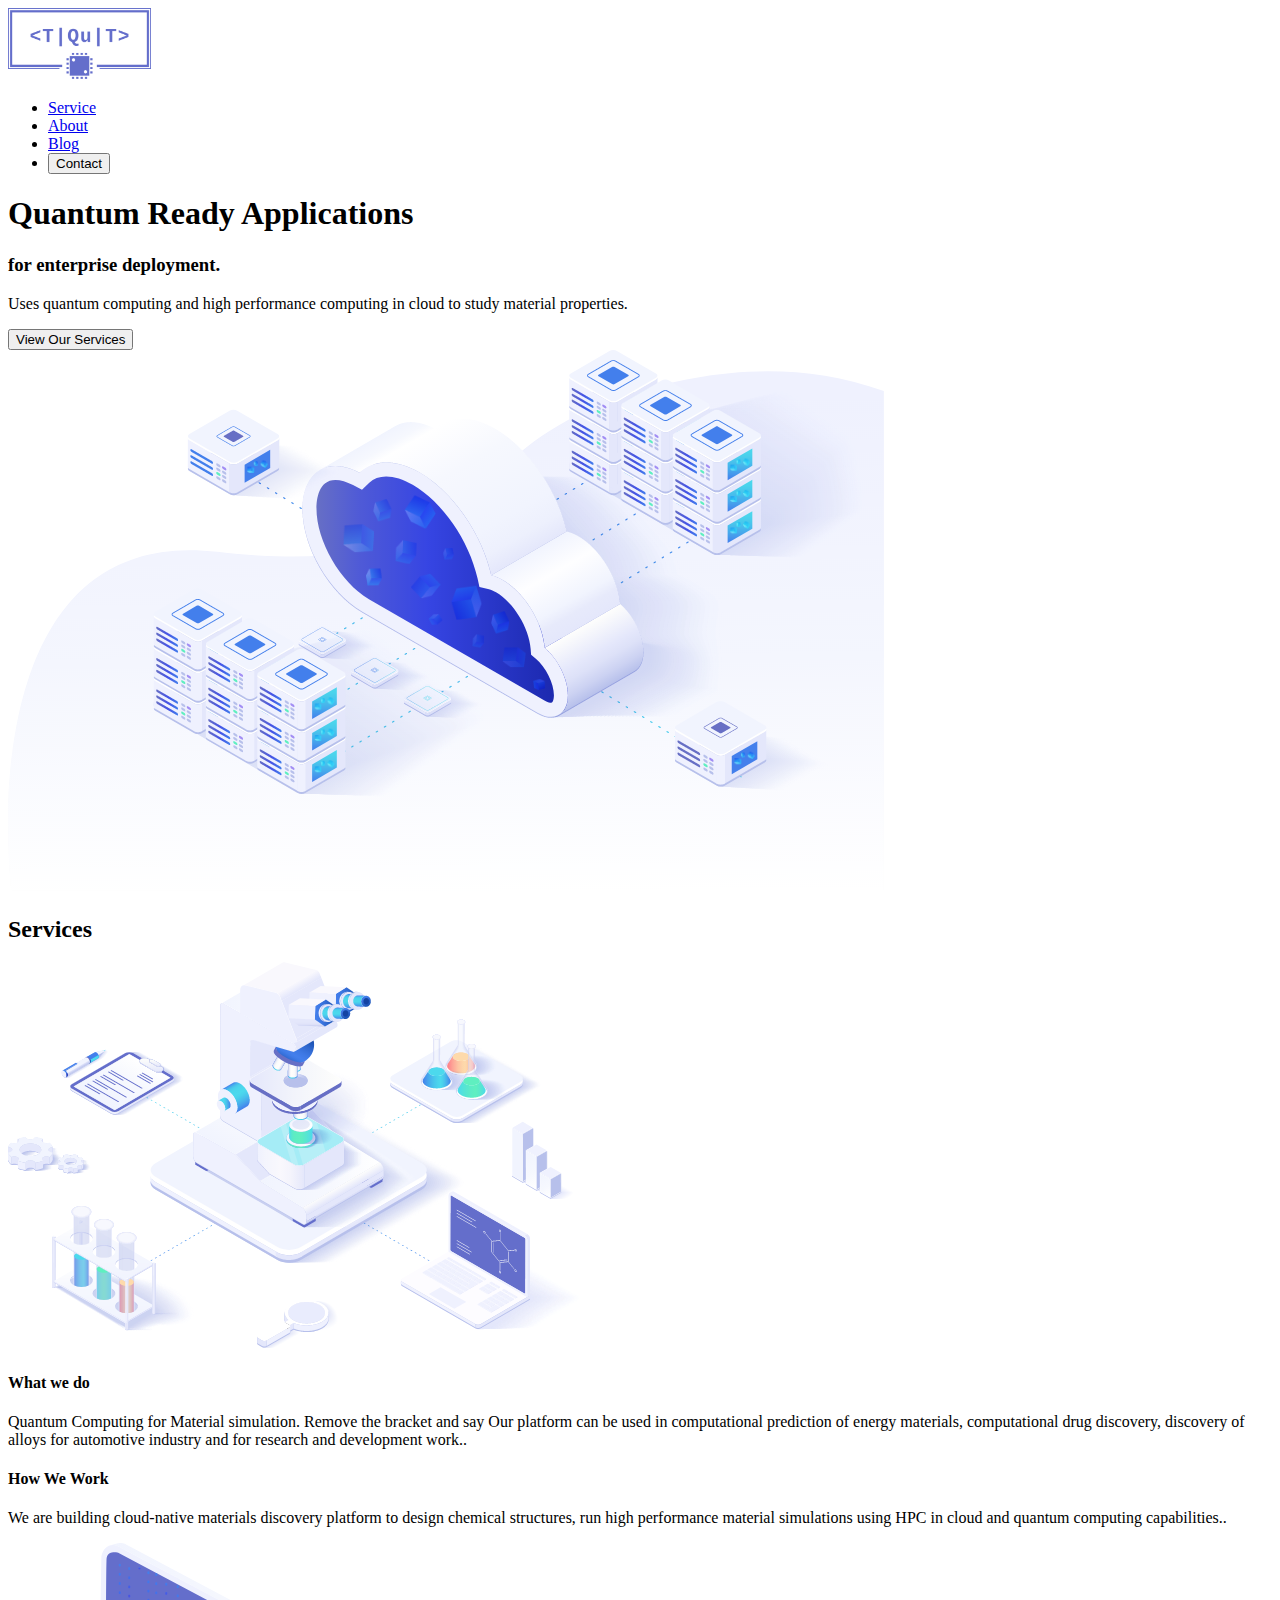
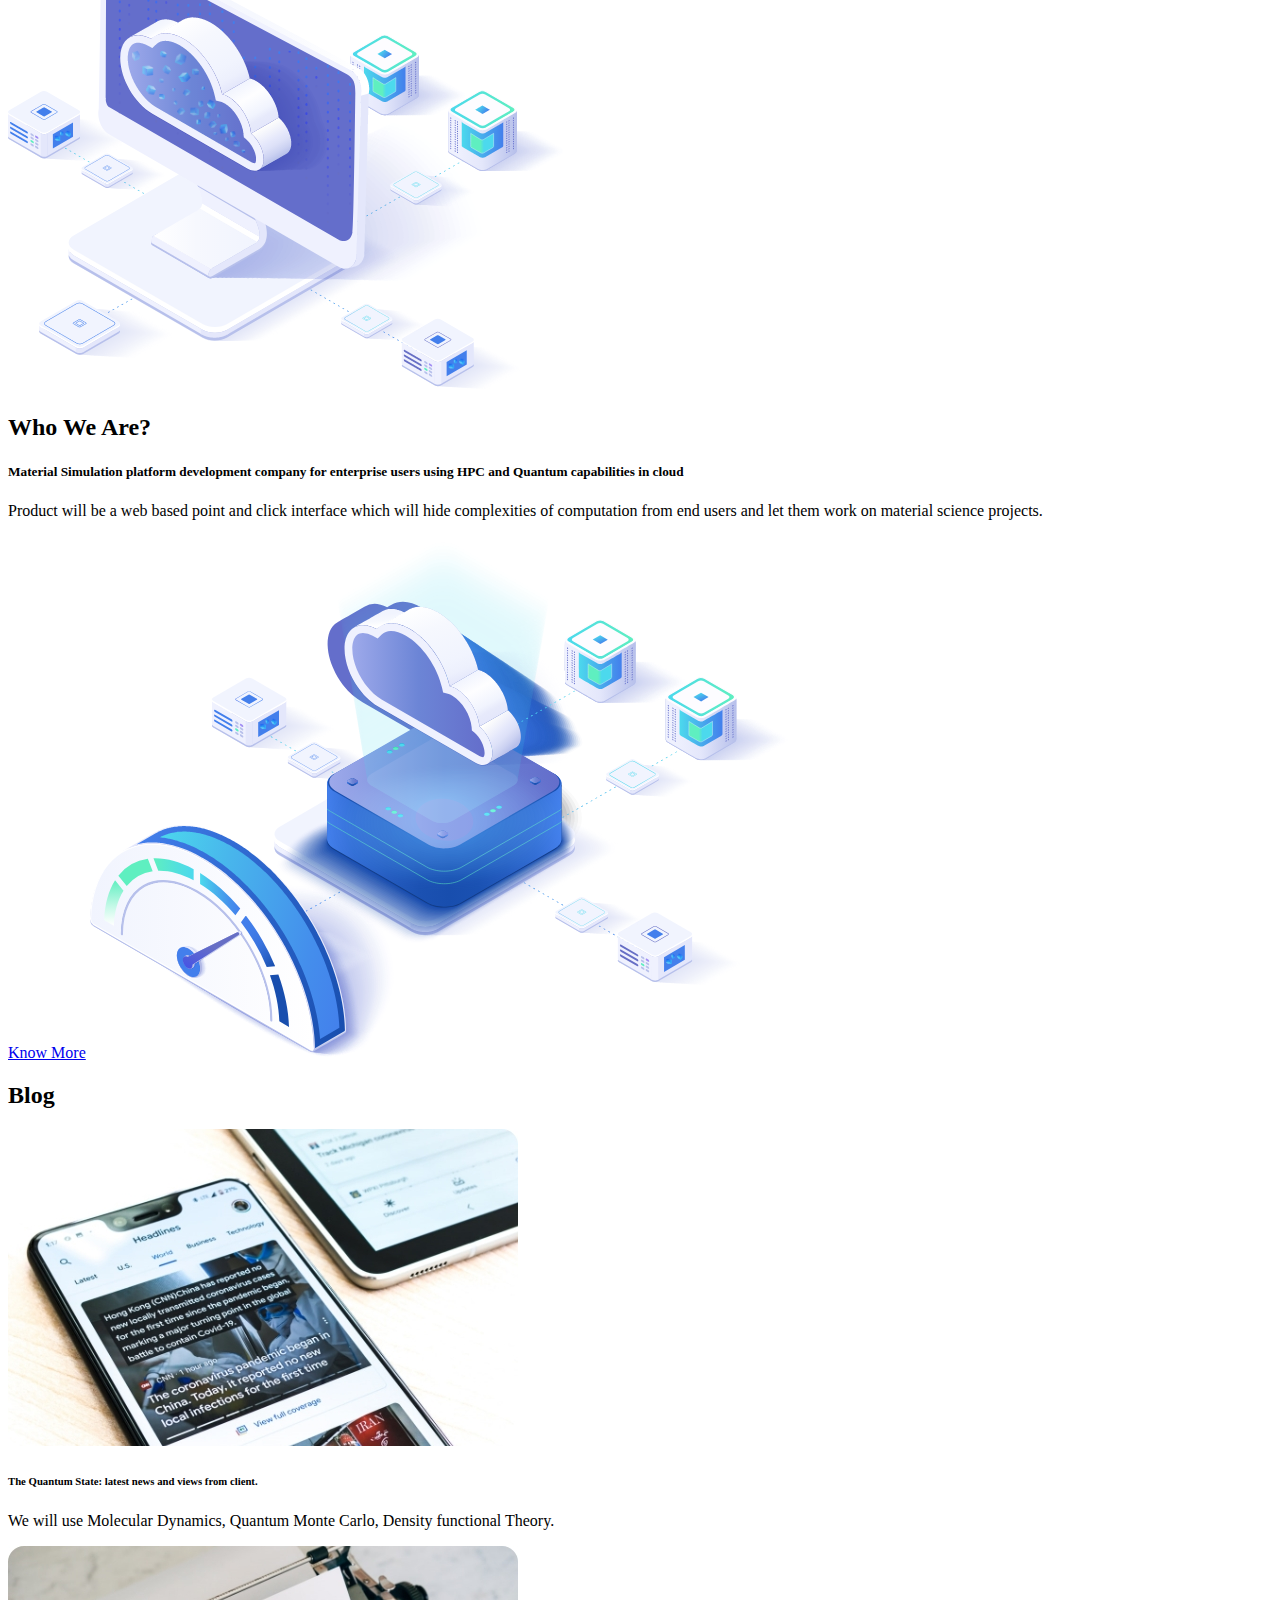
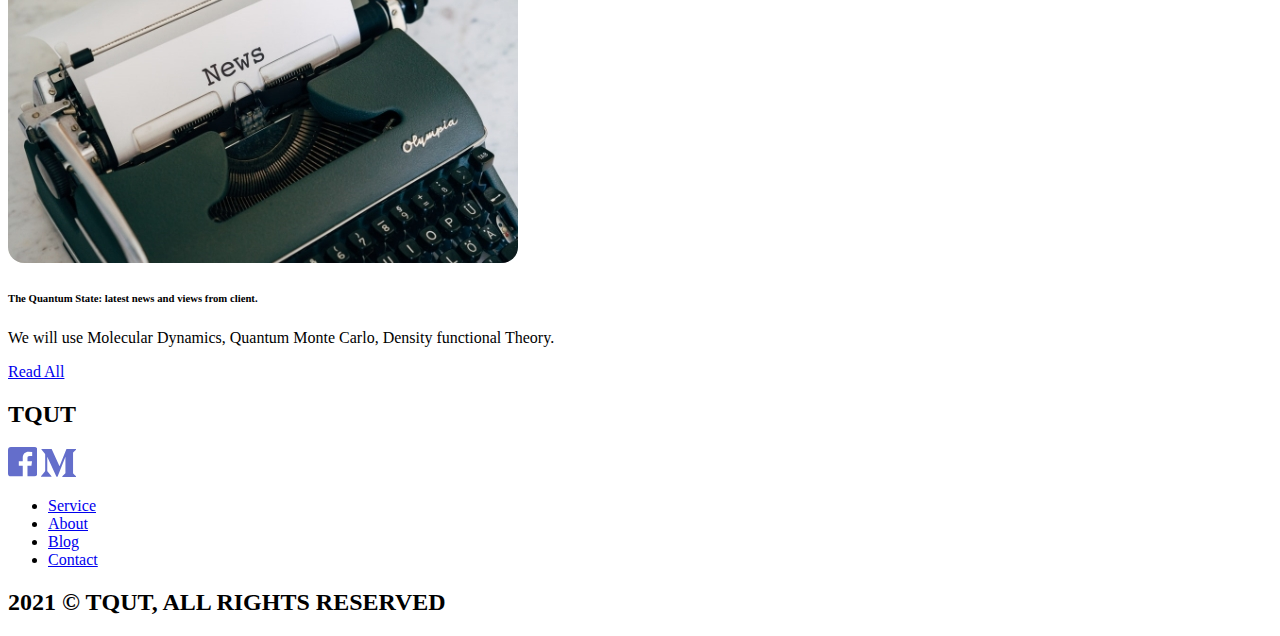
==== index.html @ 9436da18 "new ui home and about" ====
<!DOCTYPE html>
<html lang="en">

    <head>
        <meta charset="UTF-8" />
        <meta name="viewport" content="width=device-width, initial-scale=1.0, maximum-scale=1.0, user-scalable=no" />
        <meta http-equiv="X-UA-Compatible" content="IE=edge,chrome=1">
        <meta name="description" content="">
        <meta http-equiv="cache-control" content="max-age=0" />
        <title>TQuT</title>
        <link rel="apple-touch-icon" sizes="120x120" href="apple-touch-icon.png">
        <link rel="icon" type="image/png" sizes="32x32" href="favicon-32x32.png">
        <link rel="icon" type="image/png" sizes="16x16" href="favicon-16x16.png">
        <link rel="manifest" href="site.webmanifest">
        <link rel="mask-icon" href="safari-pinned-tab.svg" color="#5bbad5">
        <meta name="msapplication-TileColor" content="#da532c">
        <meta name="theme-color" content="#ffffff">

        <!-- Title -->

        <meta name="twitter:title" content="TQuT" />
        <meta property="og:title" content="TQuT" />

        <!-- Description -->
        <meta name="description" content="TQuT" />

        <meta name="twitter:description" content="TQuT" />
        <meta property="og:description" content="TQuT" />

        <!-- keywords -->
        <meta name="keywords" content="TQuT" />

        <!-- Image or Logo -->
        <meta name="image" content="./img/logo.png" />

        <meta name="twitter:image:src" content="TQuT" />
        <meta property="og:image" content="TQuT" />

        <!-- URL -->
        <link rel="canonical" href="TQuT" />
        <meta property="og:url" content="TQuT" />

        <meta property="og:site_name" content="TQuT" />
        <meta property="og:type" content="website" />
        <meta name="twitter:card" content="summary" />

        <!-- Stylesheets -->
        <link rel="stylesheet" href="css/main.css" />
        <link rel="preconnect" href="https://fonts.gstatic.com">
        <link href="https://fonts.googleapis.com/css2?family=Inter:wght@400;500;700&display=swap" rel="stylesheet">
    </head>

    <body>
        <!-- Header Starts -->
        <header id="header">
            <div class="header">
                <a href="javascript:void(0)" class="logo-ct">
                    <img src="./img/logo.png" alt="TQuT Logo">
                </a>
                <nav>
                    <ul class="menu">
                        <li>
                            <a href="javascript:void(0)">Service</a>
                        </li>
                        <li>
                            <a href="javascript:void(0)">About</a>
                        </li>
                        <li>
                            <a href="javascript:void(0)">Blog</a>
                        </li>
                        <li>
                            <button href="javascript:void(0)" class="button line pur-line">Contact</button>
                        </li>
                    </ul>
                </nav>
            </div>
        </header>
        <!-- Header Ends -->

        <!-- Main Container Starts -->
        <main class="mainContainer">

            <!-- Banner  START -->
            <section class="container comm-section pt0">
                <div class="banner_section">
                    <div class="banner_txt">
                        <h1 class="comm_h1 blue_txt">Quantum Ready Applications</h1>
                        <h3 class="comm_h3 grey_txt">for enterprise deployment.</h3>
                        <p class="comm_p font_medium grey_txt">Uses quantum computing and high performance computing in
                            cloud to study
                            material properties.
                        </p>
                        <button class="button">View Our Services</button>
                    </div>
                    <div class="img-animation">
                        <img src="./img/home_banner.png" alt="Banner Image" />
                    </div>
                </div>
            </section>
            <!-- Banner  END -->


            <!-- Service  START -->
            <section class="container comm-section">
                <div class="service_section blue_bg_gradient">
                    <h2 class="comm_h2 blue_txt text-center">Services</h2>
                    <div class="f-row align-items-center pb80">
                        <div class="w-640-100 w60">
                            <img src="./img/Service_1.png" alt="What we do">
                        </div>
                        <div class="w-640-0 w10"></div>
                        <div class="w-640-100 w30">
                            <h4 class="comm_h4 darkblue_txt">What we do</h4>
                            <p class="comm_p grey_txt font_medium">
                                Quantum Computing for Material simulation. Remove the bracket and say
                                Our platform can be used in computational prediction of energy materials, computational
                                drug discovery, discovery of alloys for automotive industry and for research and
                                development work..
                            </p>
                        </div>
                    </div>
                    <div class="f-row align-items-center pt80">
                        <div class="w-640-100 w30">
                            <h4 class="comm_h4 darkblue_txt">How We Work</h4>
                            <p class="comm_p grey_txt font_medium">
                                We are building cloud-native materials discovery platform to design chemical structures,
                                run high performance material simulations using HPC in cloud and quantum computing
                                capabilities..
                            </p>
                        </div>
                        <div class="w-640-0 w10"></div>
                        <div class="w-640-100 w60 text-right">
                            <img src="./img/Service_2.png" alt="How We Work">
                        </div>
                    </div>
                </div>
            </section>
            <!-- Service  END -->


            <!-- About  START -->
            <section class="container comm-section">
                <div class="about_section blue_bg_gradient mt32">
                    <h2 class="comm_h2 blue_txt">Who We Are?</h2>
                    <h5 class="comm_h5">
                        Material Simulation platform development company for enterprise users using HPC and Quantum
                        capabilities in cloud
                    </h5>
                    <p class="comm_p">
                        Product will be a web based point and click interface which will hide complexities of
                        computation from end users and let them work on material science projects.
                    </p>
                    <a href="javascript:void(0)" class="button">Know More</a>
                    <img src="./img/about.svg" alt="About Our Company" />
                </div>
            </section>
            <!-- About  END -->


            <!-- Blog Section START -->
            <section class="container comm-section">
                <div class="home_blog_section">
                    <h2 class="comm_h2 blue_txt">Blog</h2>
                    <div class="f-row f-2 f-640-1">
                        <a class="f-col">
                            <img src="./img/blog_1.jpg" alt="The Quantum State: latest news and views from client.">
                            <h6 class="comm_h6 font_bold darkblue_txt">
                                The Quantum State: latest news and views from client.
                            </h6>
                            <p class="comm_p font_medium">
                                We will use Molecular Dynamics, Quantum Monte
                                Carlo, Density functional Theory.
                            </p>
                        </a>
                        <a class="f-col">
                            <img src="./img/blog_2.jpg" alt="The Quantum State: latest news and views from client.">
                            <h6 class="comm_h6 font_bold darkblue_txt">
                                The Quantum State: latest news and views from client.
                            </h6>
                            <p class="comm_p font_medium">
                                We will use Molecular Dynamics, Quantum Monte
                                Carlo, Density functional Theory.
                            </p>
                        </a>
                    </div>
                    <div class="text-center">
                        <a href="javascript:void(0)" class="button">Read All</a>
                    </div>
                </div>
            </section>
            <!-- Blog Section END -->
        </main>
        <!-- Main Container Ends -->

        <footer id="footer">
            <div class="footer">
                <h2 class="comm_h2 mediumblue_txt font_bold">TQUT</h2>
                <div class="social">
                    <svg xmlns="http://www.w3.org/2000/svg" width="29.32" height="29.32" viewBox="0 0 29.32 29.32">
                        <g transform="translate(0 0)">
                            <path
                                d="M19.49,29.32V18.728h3.948l.591-4.584H19.49V11.218c0-1.327.369-2.231,2.271-2.231h2.427v-4.1A32.446,32.446,0,0,0,20.651,4.7c-3.5,0-5.9,2.136-5.9,6.059v3.38H10.8v4.584h3.958V29.32H2.932A2.932,2.932,0,0,1,0,26.388V2.932A2.932,2.932,0,0,1,2.932,0H26.388A2.932,2.932,0,0,1,29.32,2.932V26.388a2.932,2.932,0,0,1-2.932,2.932Z"
                                transform="translate(0 0)" fill="#646ecb" />
                        </g>
                    </svg>
                    <svg xmlns="http://www.w3.org/2000/svg" width="35.184" height="27.932" viewBox="0 0 35.184 27.932">
                        <g transform="translate(0 0)">
                            <path
                                d="M4.172,5.7a1.361,1.361,0,0,0-.444-1.149L.444.591V0h10.2l7.884,17.291L25.46,0h9.724V.591L32.375,3.284a.823.823,0,0,0-.312.789V23.861a.822.822,0,0,0,.312.787l2.743,2.693v.591H21.32v-.591l2.843-2.759c.279-.279.279-.361.279-.787V7.8l-7.9,20.067H15.474L6.274,7.8V21.25a1.856,1.856,0,0,0,.509,1.542l3.7,4.483v.592H0v-.592l3.7-4.483a1.787,1.787,0,0,0,.476-1.542V5.7Z"
                                fill="#646ecb" />
                        </g>
                    </svg>
                </div>
                <ul class="sitemap">
                    <li>
                        <a href="javascript:void(0)">Service</a>
                    </li>
                    <li>
                        <a href="javascript:void(0)">About</a>
                    </li>
                    <li>
                        <a href="javascript:void(0)">Blog</a>
                    </li>
                    <li>
                        <a href="javascript:void(0)">Contact</a>
                    </li>
                </ul>
                <h2 class="copyright">
                    2021 © TQUT, ALL RIGHTS RESERVED
                </h2>
            </div>
        </footer>
        <!-- Footer Ends -->

        <!-- Plugin -->
        <script src="https://code.jquery.com/jquery-3.6.0.min.js"
            integrity="sha256-/xUj+3OJU5yExlq6GSYGSHk7tPXikynS7ogEvDej/m4=" crossorigin="anonymous"></script>
        <script src="js/common.js"></script>
    </body>

</html>
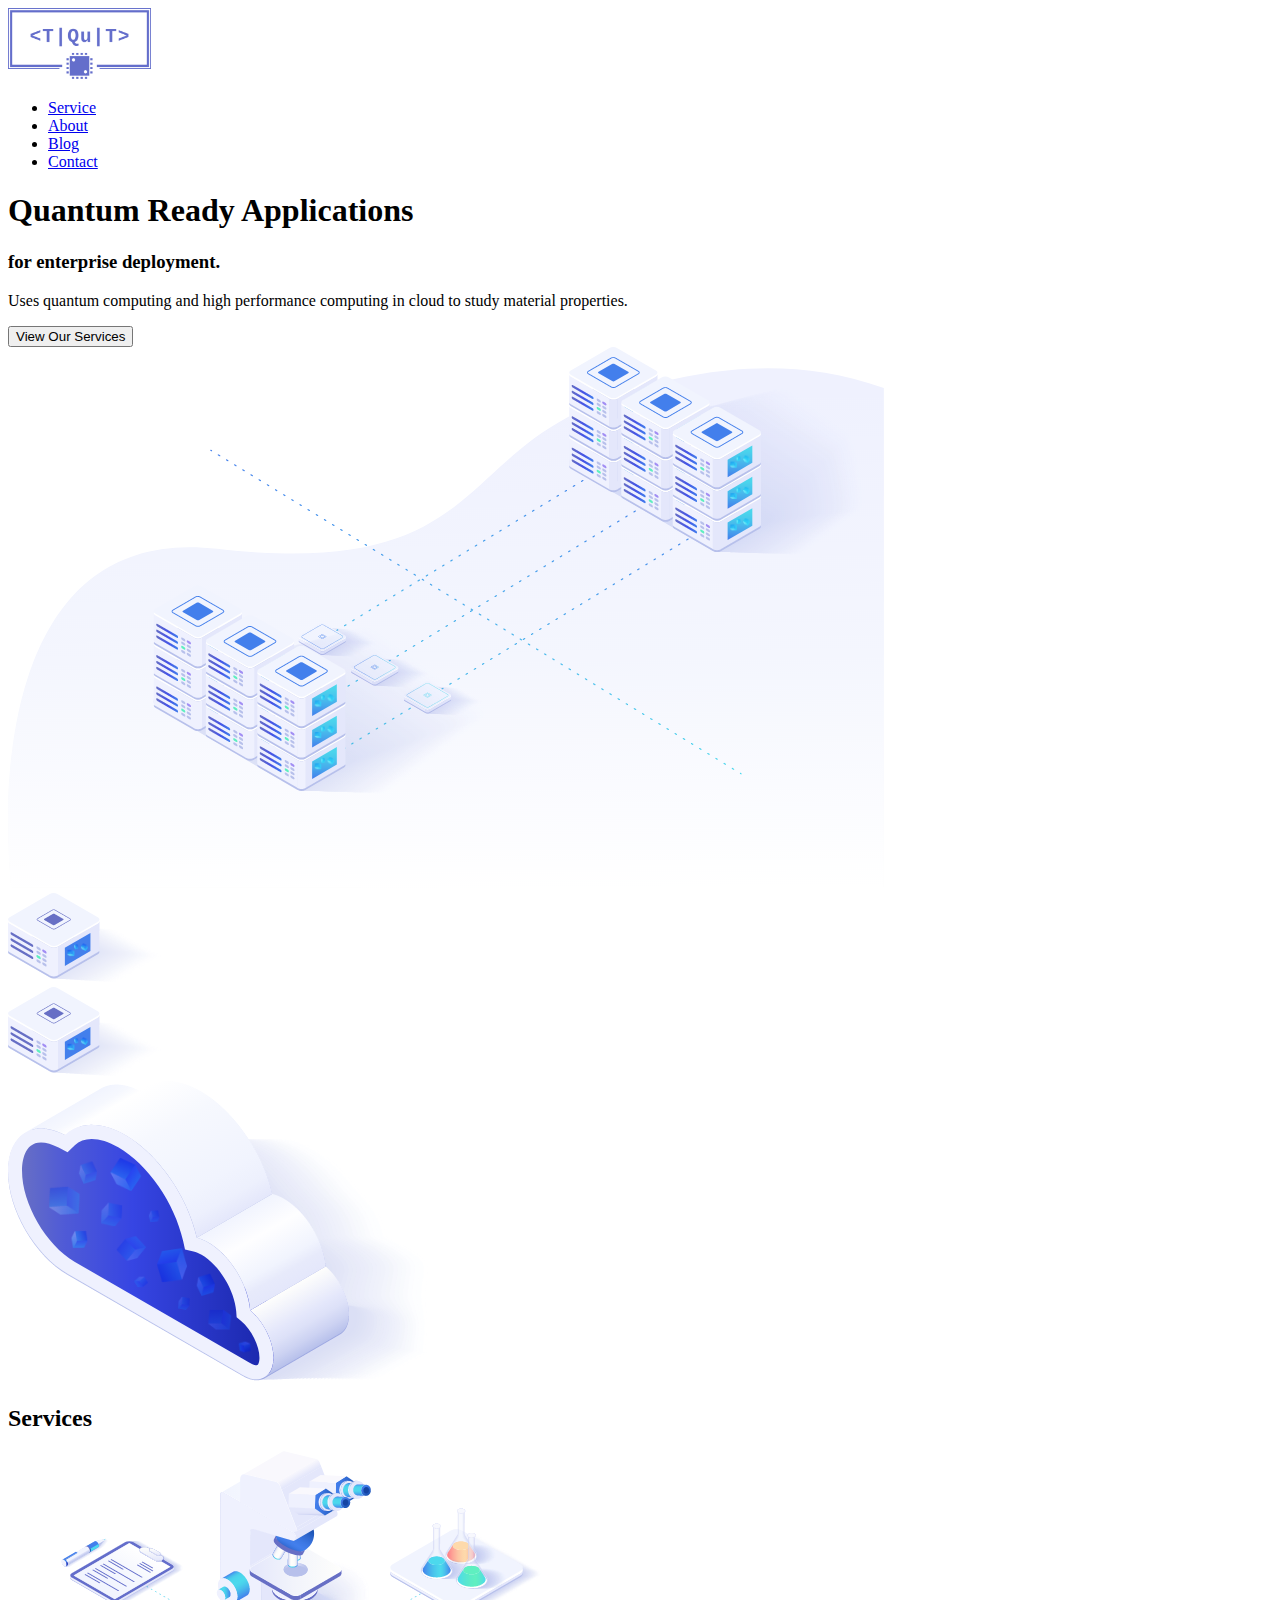
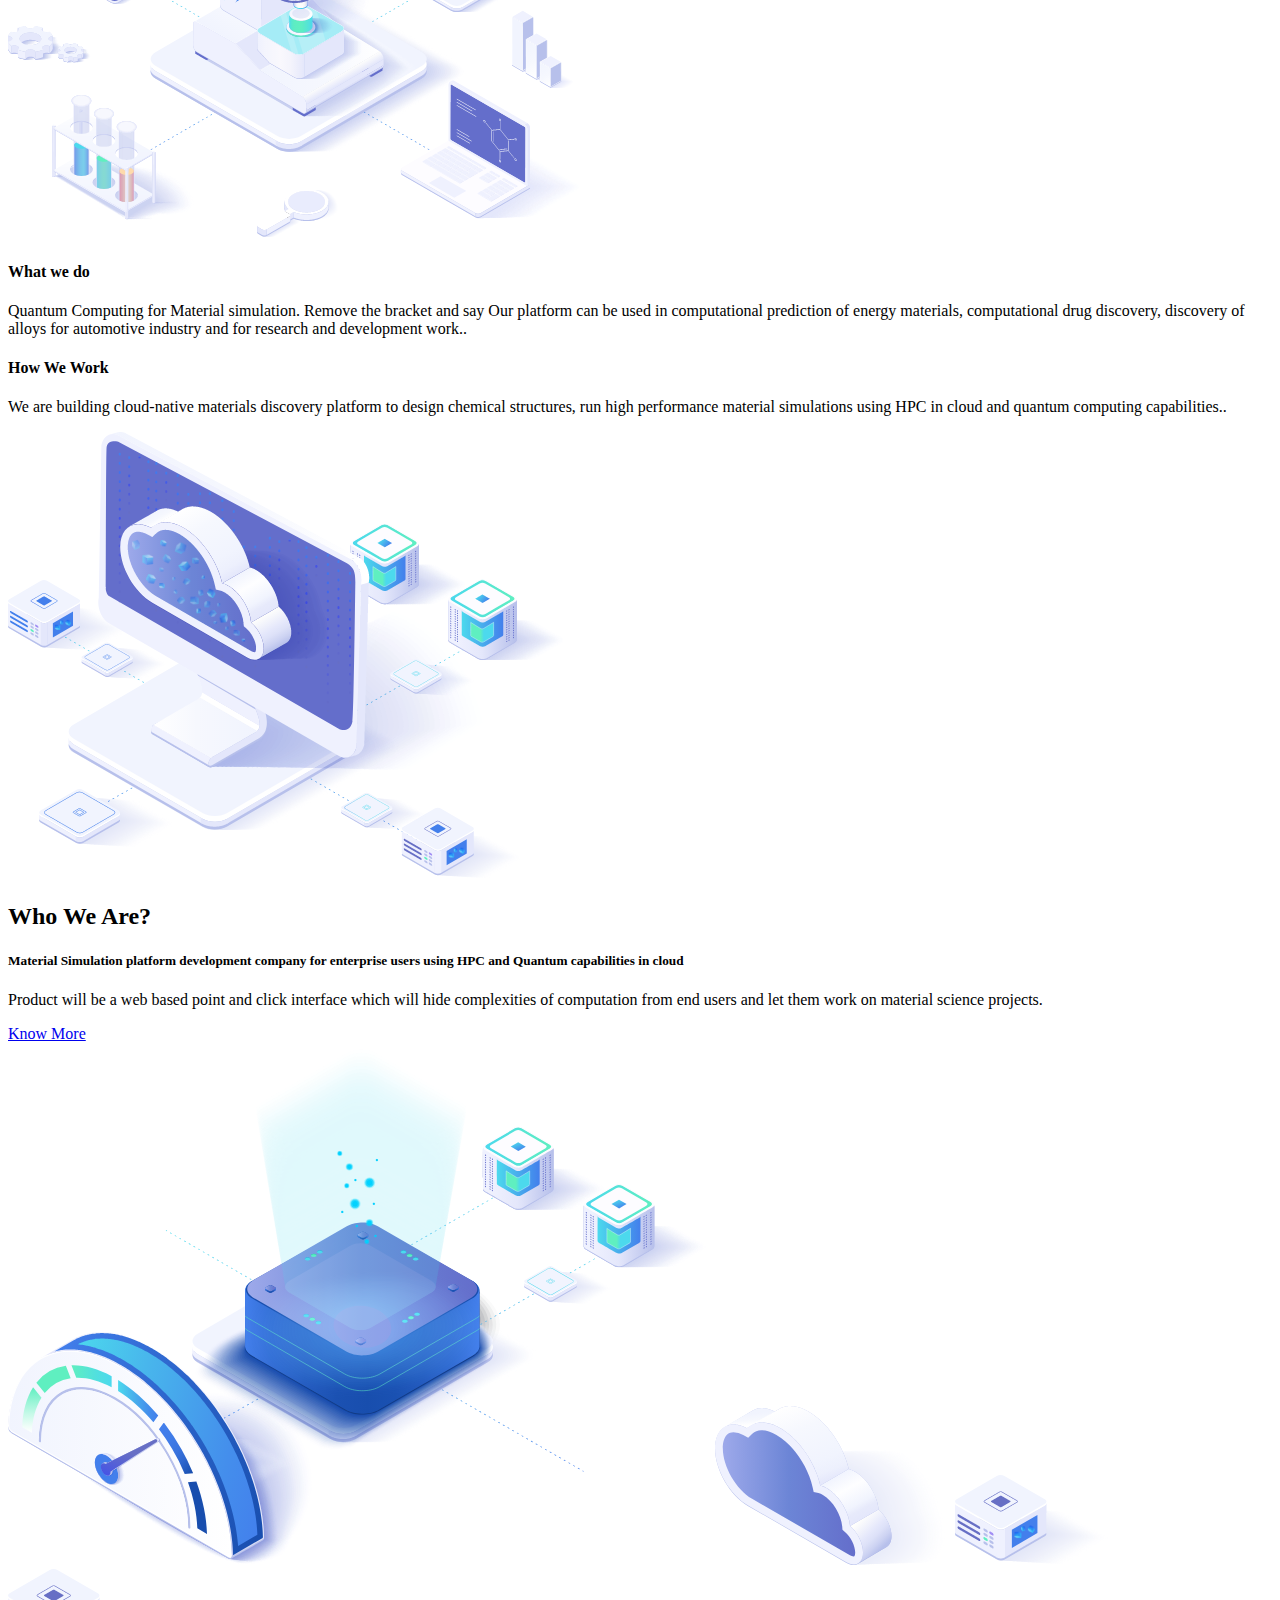
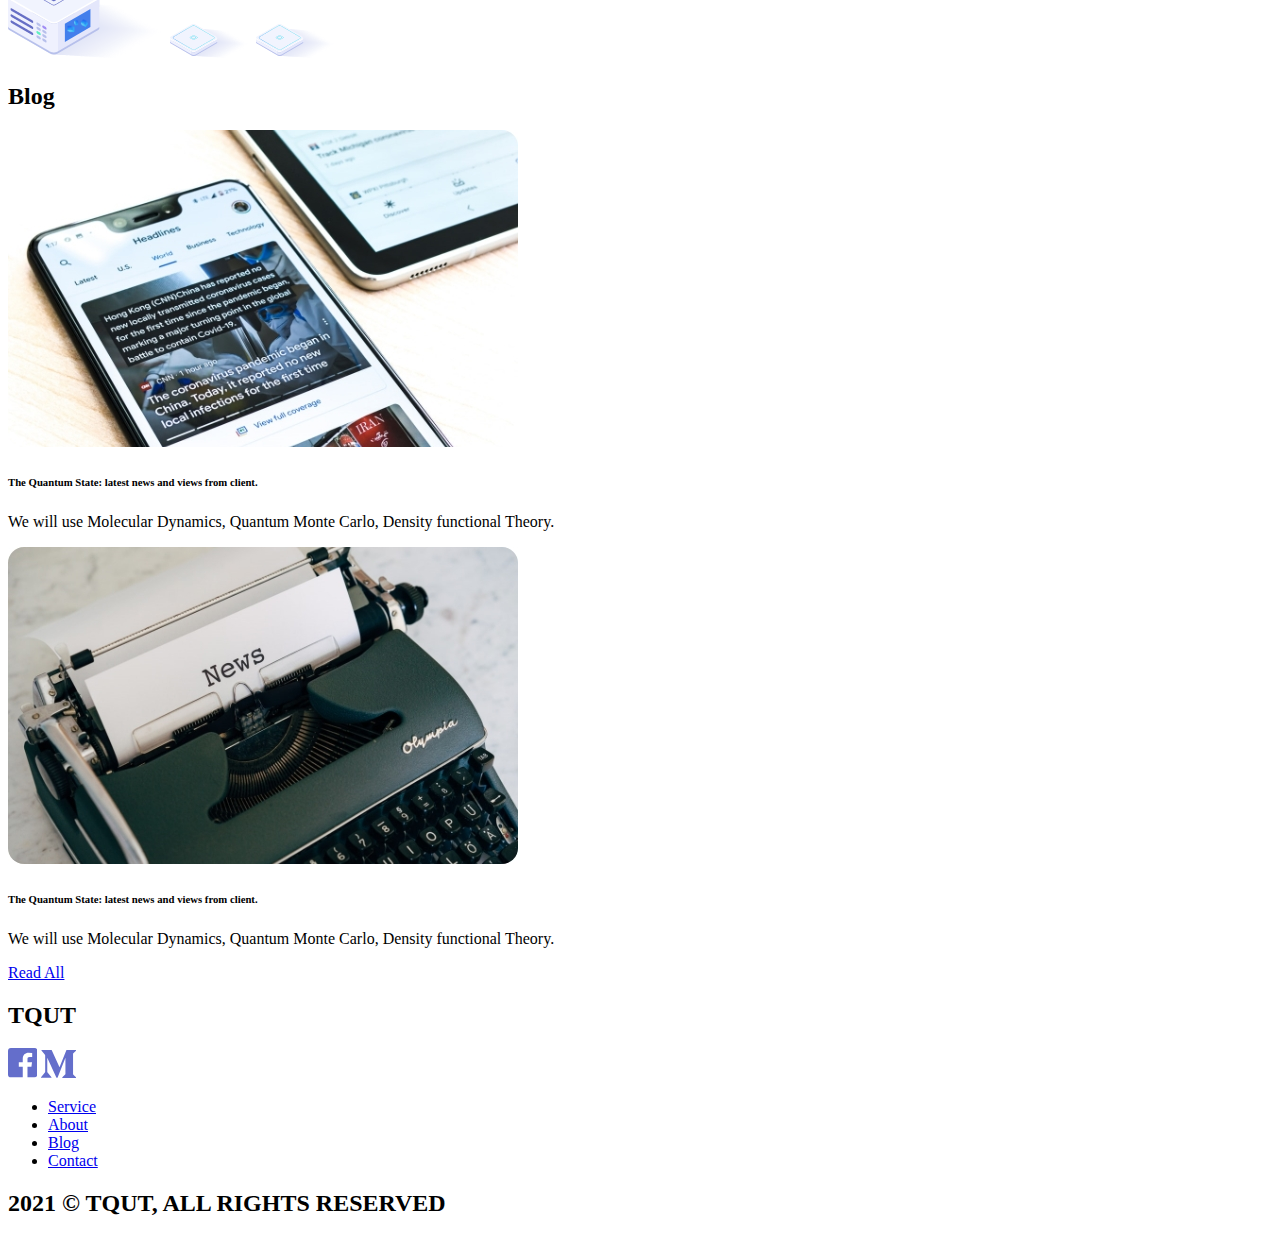
==== commit 1fd0d9e0: "animation left" ====
--- a/index.html
+++ b/index.html
@@ -1,241 +1,283 @@
 <!DOCTYPE html>
 <html lang="en">
 
-    <head>
-        <meta charset="UTF-8" />
-        <meta name="viewport" content="width=device-width, initial-scale=1.0, maximum-scale=1.0, user-scalable=no" />
-        <meta http-equiv="X-UA-Compatible" content="IE=edge,chrome=1">
-        <meta name="description" content="">
-        <meta http-equiv="cache-control" content="max-age=0" />
-        <title>TQuT</title>
-        <link rel="apple-touch-icon" sizes="120x120" href="apple-touch-icon.png">
-        <link rel="icon" type="image/png" sizes="32x32" href="favicon-32x32.png">
-        <link rel="icon" type="image/png" sizes="16x16" href="favicon-16x16.png">
-        <link rel="manifest" href="site.webmanifest">
-        <link rel="mask-icon" href="safari-pinned-tab.svg" color="#5bbad5">
-        <meta name="msapplication-TileColor" content="#da532c">
-        <meta name="theme-color" content="#ffffff">
-
-        <!-- Title -->
-
-        <meta name="twitter:title" content="TQuT" />
-        <meta property="og:title" content="TQuT" />
-
-        <!-- Description -->
-        <meta name="description" content="TQuT" />
-
-        <meta name="twitter:description" content="TQuT" />
-        <meta property="og:description" content="TQuT" />
-
-        <!-- keywords -->
-        <meta name="keywords" content="TQuT" />
-
-        <!-- Image or Logo -->
-        <meta name="image" content="./img/logo.png" />
-
-        <meta name="twitter:image:src" content="TQuT" />
-        <meta property="og:image" content="TQuT" />
-
-        <!-- URL -->
-        <link rel="canonical" href="TQuT" />
-        <meta property="og:url" content="TQuT" />
-
-        <meta property="og:site_name" content="TQuT" />
-        <meta property="og:type" content="website" />
-        <meta name="twitter:card" content="summary" />
-
-        <!-- Stylesheets -->
-        <link rel="stylesheet" href="css/main.css" />
-        <link rel="preconnect" href="https://fonts.gstatic.com">
-        <link href="https://fonts.googleapis.com/css2?family=Inter:wght@400;500;700&display=swap" rel="stylesheet">
-    </head>
-
-    <body>
-        <!-- Header Starts -->
-        <header id="header">
-            <div class="header">
-                <a href="javascript:void(0)" class="logo-ct">
-                    <img src="./img/logo.png" alt="TQuT Logo">
-                </a>
-                <nav>
-                    <ul class="menu">
-                        <li>
-                            <a href="javascript:void(0)">Service</a>
-                        </li>
-                        <li>
-                            <a href="javascript:void(0)">About</a>
-                        </li>
-                        <li>
-                            <a href="javascript:void(0)">Blog</a>
-                        </li>
-                        <li>
-                            <button href="javascript:void(0)" class="button line pur-line">Contact</button>
-                        </li>
-                    </ul>
-                </nav>
-            </div>
-        </header>
-        <!-- Header Ends -->
-
-        <!-- Main Container Starts -->
-        <main class="mainContainer">
-
-            <!-- Banner  START -->
-            <section class="container comm-section pt0">
-                <div class="banner_section">
-                    <div class="banner_txt">
-                        <h1 class="comm_h1 blue_txt">Quantum Ready Applications</h1>
-                        <h3 class="comm_h3 grey_txt">for enterprise deployment.</h3>
-                        <p class="comm_p font_medium grey_txt">Uses quantum computing and high performance computing in
-                            cloud to study
-                            material properties.
-                        </p>
-                        <button class="button">View Our Services</button>
-                    </div>
-                    <div class="img-animation">
-                        <img src="./img/home_banner.png" alt="Banner Image" />
-                    </div>
-                </div>
-            </section>
-            <!-- Banner  END -->
-
-
-            <!-- Service  START -->
-            <section class="container comm-section">
-                <div class="service_section blue_bg_gradient">
-                    <h2 class="comm_h2 blue_txt text-center">Services</h2>
-                    <div class="f-row align-items-center pb80">
-                        <div class="w-640-100 w60">
-                            <img src="./img/Service_1.png" alt="What we do">
+<head>
+    <meta charset="UTF-8" />
+    <meta name="viewport" content="width=device-width, initial-scale=1.0, maximum-scale=1.0, user-scalable=no" />
+    <meta http-equiv="X-UA-Compatible" content="IE=edge,chrome=1">
+    <meta name="description" content="">
+    <meta http-equiv="cache-control" content="max-age=0" />
+    <title>TQuT</title>
+    <link rel="apple-touch-icon" sizes="120x120" href="apple-touch-icon.png">
+    <link rel="icon" type="image/png" sizes="32x32" href="favicon-32x32.png">
+    <link rel="icon" type="image/png" sizes="16x16" href="favicon-16x16.png">
+    <link rel="manifest" href="site.webmanifest">
+    <link rel="mask-icon" href="safari-pinned-tab.svg" color="#5bbad5">
+    <meta name="msapplication-TileColor" content="#da532c">
+    <meta name="theme-color" content="#ffffff">
+
+    <!-- Title -->
+
+    <meta name="twitter:title" content="TQuT" />
+    <meta property="og:title" content="TQuT" />
+
+    <!-- Description -->
+    <meta name="description" content="TQuT" />
+
+    <meta name="twitter:description" content="TQuT" />
+    <meta property="og:description" content="TQuT" />
+
+    <!-- keywords -->
+    <meta name="keywords" content="TQuT" />
+
+    <!-- Image or Logo -->
+    <meta name="image" content="./img/logo.png" />
+
+    <meta name="twitter:image:src" content="TQuT" />
+    <meta property="og:image" content="TQuT" />
+
+    <!-- URL -->
+    <link rel="canonical" href="TQuT" />
+    <meta property="og:url" content="TQuT" />
+
+    <meta property="og:site_name" content="TQuT" />
+    <meta property="og:type" content="website" />
+    <meta name="twitter:card" content="summary" />
+
+    <!-- Stylesheets -->
+    <link rel="stylesheet" href="css/main.css" />
+    <link rel="preconnect" href="https://fonts.gstatic.com">
+    <link href="https://fonts.googleapis.com/css2?family=Inter:wght@400;500;700&display=swap" rel="stylesheet">
+</head>
+
+<body>
+    <!-- Header Starts -->
+    <header id="header">
+        <div class="header">
+            <a href="index.html" class="logo-ct">
+                <img src="./img/logo.png" alt="TQuT Logo">
+            </a>
+            <nav>
+                <ul class="menu">
+                    <li>
+                        <a href="./services.html">Service</a>
+                    </li>
+                    <li>
+                        <a href="./blog-detail.html">About</a>
+                    </li>
+                    <li>
+                        <a href="./blogs.html">Blog</a>
+                    </li>
+                    <li class="menuBtn">
+                        <a href="contact.html" class="button line pur-line">Contact</a>
+                        <!-- <div class="menu side-menu">
+                            <span class="side-toggled-1 side-1"></span>
+                            <span class="side-toggled-2 side-2"></span>
+                        </div> -->
+                    </li>
+                </ul>
+            </nav>
+
+            <!-- Side Menu -->
+            <!-- <div class="menuOverlay"></div>
+            <div class="mobile-menu">
+                <ul class="header-rig">
+                    <li><a href="sevices">Services</a></li>
+                    <li><a href="about">About us</a></li>
+                    <li><a href="blog">Blog</a></li>
+                </ul>
+                <div class="mob-menu-footer">
+                    <div class="footerIcon-section">
+                        <img src="./img/call.svg" alt="Company Head Office Contact Number" />
+                    </div>
+                    <a class="mob-menu-footer--num" href="tel:(949) 933-0488">(949) 933-0488.</a>
+                </div>
+            </div> -->
+            <!-- Side Menu End -->
+        </div>
+    </header>
+    <!-- Header Ends -->
+
+    <!-- Main Container Starts -->
+    <main class="mainContainer">
+
+
+        <!-- Banner  START -->
+        <section class="container comm-section pt0">
+            <div class="banner_section">
+
+                <div class="banner_txt">
+                    <h1 class="comm_h1 blue_txt">Quantum Ready Applications</h1>
+                    <h3 class="comm_h3 grey_txt">for enterprise deployment.</h3>
+                    <p class="comm_p font_medium grey_txt">Uses quantum computing and high performance computing in
+                        cloud to study
+                        material properties.
+                    </p>
+                    <button class="button">View Our Services</button>
+                </div>
+                <div class="anim-wrap-home">
+                    <div class="anim-wrap-home-inner">
+                        <div class="img-animation">
+                            <img src="./img/home-back.png" alt="Banner Image" />
                         </div>
-                        <div class="w-640-0 w10"></div>
-                        <div class="w-640-100 w30">
-                            <h4 class="comm_h4 darkblue_txt">What we do</h4>
-                            <p class="comm_p grey_txt font_medium">
-                                Quantum Computing for Material simulation. Remove the bracket and say
-                                Our platform can be used in computational prediction of energy materials, computational
-                                drug discovery, discovery of alloys for automotive industry and for research and
-                                development work..
-                            </p>
+                        <div class="box-1"><img src="./img/home-anim-box.png" alt=""></div>
+                        <div class="box-2"><img src="./img/home-anim-box.png" alt=""></div>
+                        <div class="cloud"><img src="./img/cloud-anim-home.png" alt=""></div>
+
+                    </div>
+                </div>
+
+            </div>
+        </section>
+        <!-- Banner  END -->
+
+
+        <!-- Service  START -->
+        <section class="container comm-section">
+            <div class="service_section blue_bg_gradient">
+                <h2 class="comm_h2 blue_txt text-center">Services</h2>
+                <div class="f-row align-items-center pb80">
+                    <div class="w-768-100 w60">
+                        <img src="./img/Service_1.png" alt="What we do">
+                    </div>
+                    <div class="w-768-100 w40">
+                        <h4 class="comm_h4 darkblue_txt">What we do</h4>
+                        <p class="comm_p grey_txt font_medium">
+                            Quantum Computing for Material simulation. Remove the bracket and say
+                            Our platform can be used in computational prediction of energy materials, computational
+                            drug discovery, discovery of alloys for automotive industry and for research and
+                            development work..
+                        </p>
+                    </div>
+                </div>
+                <div class="f-row align-items-center pt80">
+                    <div class="w-768-100 w40">
+                        <h4 class="comm_h4 darkblue_txt">How We Work</h4>
+                        <p class="comm_p grey_txt font_medium">
+                            We are building cloud-native materials discovery platform to design chemical structures,
+                            run high performance material simulations using HPC in cloud and quantum computing
+                            capabilities..
+                        </p>
+                    </div>
+                    <div class="w-768-100 w60 text-right">
+                        <div class="micro-scope-animation">
+                            <img src="./img/Service_2.png" alt="What we do">
+
                         </div>
                     </div>
-                    <div class="f-row align-items-center pt80">
-                        <div class="w-640-100 w30">
-                            <h4 class="comm_h4 darkblue_txt">How We Work</h4>
-                            <p class="comm_p grey_txt font_medium">
-                                We are building cloud-native materials discovery platform to design chemical structures,
-                                run high performance material simulations using HPC in cloud and quantum computing
-                                capabilities..
-                            </p>
-                        </div>
-                        <div class="w-640-0 w10"></div>
-                        <div class="w-640-100 w60 text-right">
-                            <img src="./img/Service_2.png" alt="How We Work">
-                        </div>
-                    </div>
-                </div>
-            </section>
-            <!-- Service  END -->
-
-
-            <!-- About  START -->
-            <section class="container comm-section">
-                <div class="about_section blue_bg_gradient mt32">
-                    <h2 class="comm_h2 blue_txt">Who We Are?</h2>
-                    <h5 class="comm_h5">
-                        Material Simulation platform development company for enterprise users using HPC and Quantum
-                        capabilities in cloud
-                    </h5>
-                    <p class="comm_p">
-                        Product will be a web based point and click interface which will hide complexities of
-                        computation from end users and let them work on material science projects.
-                    </p>
-                    <a href="javascript:void(0)" class="button">Know More</a>
-                    <img src="./img/about.svg" alt="About Our Company" />
-                </div>
-            </section>
-            <!-- About  END -->
-
-
-            <!-- Blog Section START -->
-            <section class="container comm-section">
-                <div class="home_blog_section">
-                    <h2 class="comm_h2 blue_txt">Blog</h2>
-                    <div class="f-row f-2 f-640-1">
-                        <a class="f-col">
-                            <img src="./img/blog_1.jpg" alt="The Quantum State: latest news and views from client.">
-                            <h6 class="comm_h6 font_bold darkblue_txt">
-                                The Quantum State: latest news and views from client.
-                            </h6>
-                            <p class="comm_p font_medium">
-                                We will use Molecular Dynamics, Quantum Monte
-                                Carlo, Density functional Theory.
-                            </p>
-                        </a>
-                        <a class="f-col">
-                            <img src="./img/blog_2.jpg" alt="The Quantum State: latest news and views from client.">
-                            <h6 class="comm_h6 font_bold darkblue_txt">
-                                The Quantum State: latest news and views from client.
-                            </h6>
-                            <p class="comm_p font_medium">
-                                We will use Molecular Dynamics, Quantum Monte
-                                Carlo, Density functional Theory.
-                            </p>
-                        </a>
-                    </div>
-                    <div class="text-center">
-                        <a href="javascript:void(0)" class="button">Read All</a>
-                    </div>
-                </div>
-            </section>
-            <!-- Blog Section END -->
-        </main>
-        <!-- Main Container Ends -->
-
-        <footer id="footer">
-            <div class="footer">
-                <h2 class="comm_h2 mediumblue_txt font_bold">TQUT</h2>
-                <div class="social">
-                    <svg xmlns="http://www.w3.org/2000/svg" width="29.32" height="29.32" viewBox="0 0 29.32 29.32">
-                        <g transform="translate(0 0)">
-                            <path
-                                d="M19.49,29.32V18.728h3.948l.591-4.584H19.49V11.218c0-1.327.369-2.231,2.271-2.231h2.427v-4.1A32.446,32.446,0,0,0,20.651,4.7c-3.5,0-5.9,2.136-5.9,6.059v3.38H10.8v4.584h3.958V29.32H2.932A2.932,2.932,0,0,1,0,26.388V2.932A2.932,2.932,0,0,1,2.932,0H26.388A2.932,2.932,0,0,1,29.32,2.932V26.388a2.932,2.932,0,0,1-2.932,2.932Z"
-                                transform="translate(0 0)" fill="#646ecb" />
-                        </g>
-                    </svg>
-                    <svg xmlns="http://www.w3.org/2000/svg" width="35.184" height="27.932" viewBox="0 0 35.184 27.932">
-                        <g transform="translate(0 0)">
-                            <path
-                                d="M4.172,5.7a1.361,1.361,0,0,0-.444-1.149L.444.591V0h10.2l7.884,17.291L25.46,0h9.724V.591L32.375,3.284a.823.823,0,0,0-.312.789V23.861a.822.822,0,0,0,.312.787l2.743,2.693v.591H21.32v-.591l2.843-2.759c.279-.279.279-.361.279-.787V7.8l-7.9,20.067H15.474L6.274,7.8V21.25a1.856,1.856,0,0,0,.509,1.542l3.7,4.483v.592H0v-.592l3.7-4.483a1.787,1.787,0,0,0,.476-1.542V5.7Z"
-                                fill="#646ecb" />
-                        </g>
-                    </svg>
-                </div>
-                <ul class="sitemap">
-                    <li>
-                        <a href="javascript:void(0)">Service</a>
-                    </li>
-                    <li>
-                        <a href="javascript:void(0)">About</a>
-                    </li>
-                    <li>
-                        <a href="javascript:void(0)">Blog</a>
-                    </li>
-                    <li>
-                        <a href="javascript:void(0)">Contact</a>
-                    </li>
-                </ul>
-                <h2 class="copyright">
-                    2021 © TQUT, ALL RIGHTS RESERVED
-                </h2>
-            </div>
-        </footer>
-        <!-- Footer Ends -->
-
-        <!-- Plugin -->
-        <script src="https://code.jquery.com/jquery-3.6.0.min.js"
-            integrity="sha256-/xUj+3OJU5yExlq6GSYGSHk7tPXikynS7ogEvDej/m4=" crossorigin="anonymous"></script>
-        <script src="js/common.js"></script>
-    </body>
-
-</html>
+                </div>
+            </div>
+        </section>
+        <!-- Service  END -->
+
+
+        <!-- About  START -->
+        <section class="container comm-section">
+            <div class="about_section blue_bg_gradient mt32">
+                <h2 class="comm_h2 blue_txt">Who We Are?</h2>
+                <h5 class="comm_h5">
+                    Material Simulation platform development company for enterprise users using HPC and Quantum
+                    capabilities in cloud
+                </h5>
+                <p class="comm_p">
+                    Product will be a web based point and click interface which will hide complexities of
+                    computation from end users and let them work on material science projects.
+                </p>
+                <a href="javascript:void(0)" class="button">Know More</a>
+                <div class="who-we-are-anim">
+                    <img src="./img/about.svg" class="main-back" alt="About Our Company" />
+
+                    <img src="./img/cloud2.svg" class="cloud2" alt="">
+                    <img src="./img/home-anim-box.png" class="box2-1" alt="">
+                    <img src="./img/home-anim-box.png" class="box2-2" alt="">
+                    <img src="./img/small-square-anim.png" class="square1" alt="">
+                    <img src="./img/small-square-anim.png" class="square2" alt="">
+                </div>
+            </div>
+        </section>
+        <!-- About  END -->
+
+
+        <!-- Blog Section START -->
+        <section class="container comm-section">
+            <div class="home_blog_section">
+                <h2 class="comm_h2 blue_txt">Blog</h2>
+                <div class="f-row f-2 f-640-1">
+                    <a class="f-col">
+                        <img src="./img/blog_1.jpg" alt="The Quantum State: latest news and views from client.">
+                        <h6 class="comm_h6 font_bold darkblue_txt">
+                            The Quantum State: latest news and views from client.
+                        </h6>
+                        <p class="comm_p font_medium">
+                            We will use Molecular Dynamics, Quantum Monte
+                            Carlo, Density functional Theory.
+                        </p>
+                    </a>
+                    <a class="f-col">
+                        <img src="./img/blog_2.jpg" alt="The Quantum State: latest news and views from client.">
+                        <h6 class="comm_h6 font_bold darkblue_txt">
+                            The Quantum State: latest news and views from client.
+                        </h6>
+                        <p class="comm_p font_medium">
+                            We will use Molecular Dynamics, Quantum Monte
+                            Carlo, Density functional Theory.
+                        </p>
+                    </a>
+                </div>
+                <div class="text-center">
+                    <a href="javascript:void(0)" class="button">Read All</a>
+                </div>
+            </div>
+        </section>
+        <!-- Blog Section END -->
+    </main>
+    <!-- Main Container Ends -->
+
+    <footer id="footer">
+        <div class="footer">
+            <h2 class="comm_h2 mediumblue_txt font_bold">TQUT</h2>
+            <div class="social">
+                <svg xmlns="http://www.w3.org/2000/svg" width="29.32" height="29.32" viewBox="0 0 29.32 29.32">
+                    <g transform="translate(0 0)">
+                        <path
+                            d="M19.49,29.32V18.728h3.948l.591-4.584H19.49V11.218c0-1.327.369-2.231,2.271-2.231h2.427v-4.1A32.446,32.446,0,0,0,20.651,4.7c-3.5,0-5.9,2.136-5.9,6.059v3.38H10.8v4.584h3.958V29.32H2.932A2.932,2.932,0,0,1,0,26.388V2.932A2.932,2.932,0,0,1,2.932,0H26.388A2.932,2.932,0,0,1,29.32,2.932V26.388a2.932,2.932,0,0,1-2.932,2.932Z"
+                            transform="translate(0 0)" fill="#646ecb" />
+                    </g>
+                </svg>
+                <svg xmlns="http://www.w3.org/2000/svg" width="35.184" height="27.932" viewBox="0 0 35.184 27.932">
+                    <g transform="translate(0 0)">
+                        <path
+                            d="M4.172,5.7a1.361,1.361,0,0,0-.444-1.149L.444.591V0h10.2l7.884,17.291L25.46,0h9.724V.591L32.375,3.284a.823.823,0,0,0-.312.789V23.861a.822.822,0,0,0,.312.787l2.743,2.693v.591H21.32v-.591l2.843-2.759c.279-.279.279-.361.279-.787V7.8l-7.9,20.067H15.474L6.274,7.8V21.25a1.856,1.856,0,0,0,.509,1.542l3.7,4.483v.592H0v-.592l3.7-4.483a1.787,1.787,0,0,0,.476-1.542V5.7Z"
+                            fill="#646ecb" />
+                    </g>
+                </svg>
+            </div>
+            <ul class="sitemap">
+                <li>
+                    <a href="javascript:void(0)">Service</a>
+                </li>
+                <li>
+                    <a href="javascript:void(0)">About</a>
+                </li>
+                <li>
+                    <a href="javascript:void(0)">Blog</a>
+                </li>
+                <li>
+                    <a href="javascript:void(0)">Contact</a>
+                </li>
+            </ul>
+            <h2 class="copyright">
+                2021 © TQUT, ALL RIGHTS RESERVED
+            </h2>
+        </div>
+    </footer>
+    <!-- Footer Ends -->
+
+
+    <!-- Plugin -->
+    <script src="https://code.jquery.com/jquery-3.6.0.min.js"
+        integrity="sha256-/xUj+3OJU5yExlq6GSYGSHk7tPXikynS7ogEvDej/m4=" crossorigin="anonymous"></script>
+    <script src="js/common.js"></script>
+</body>
+
+</html>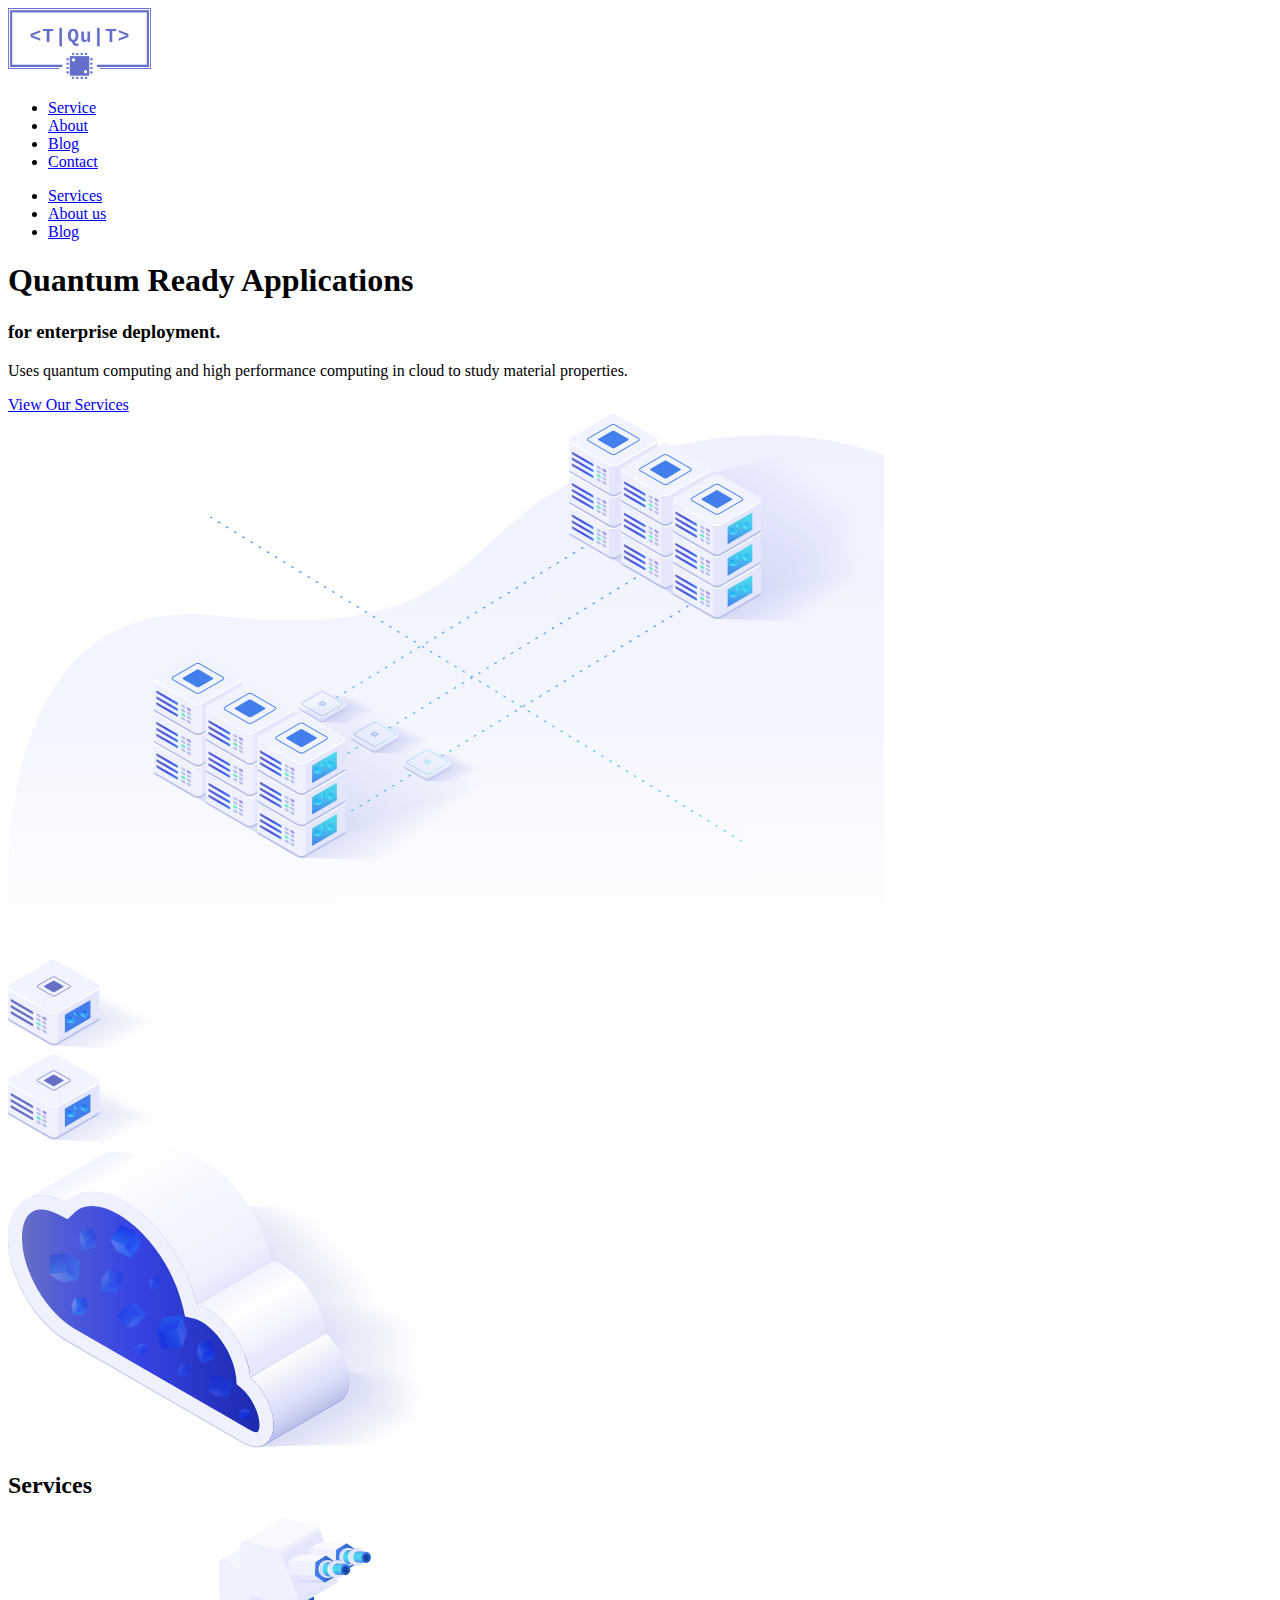
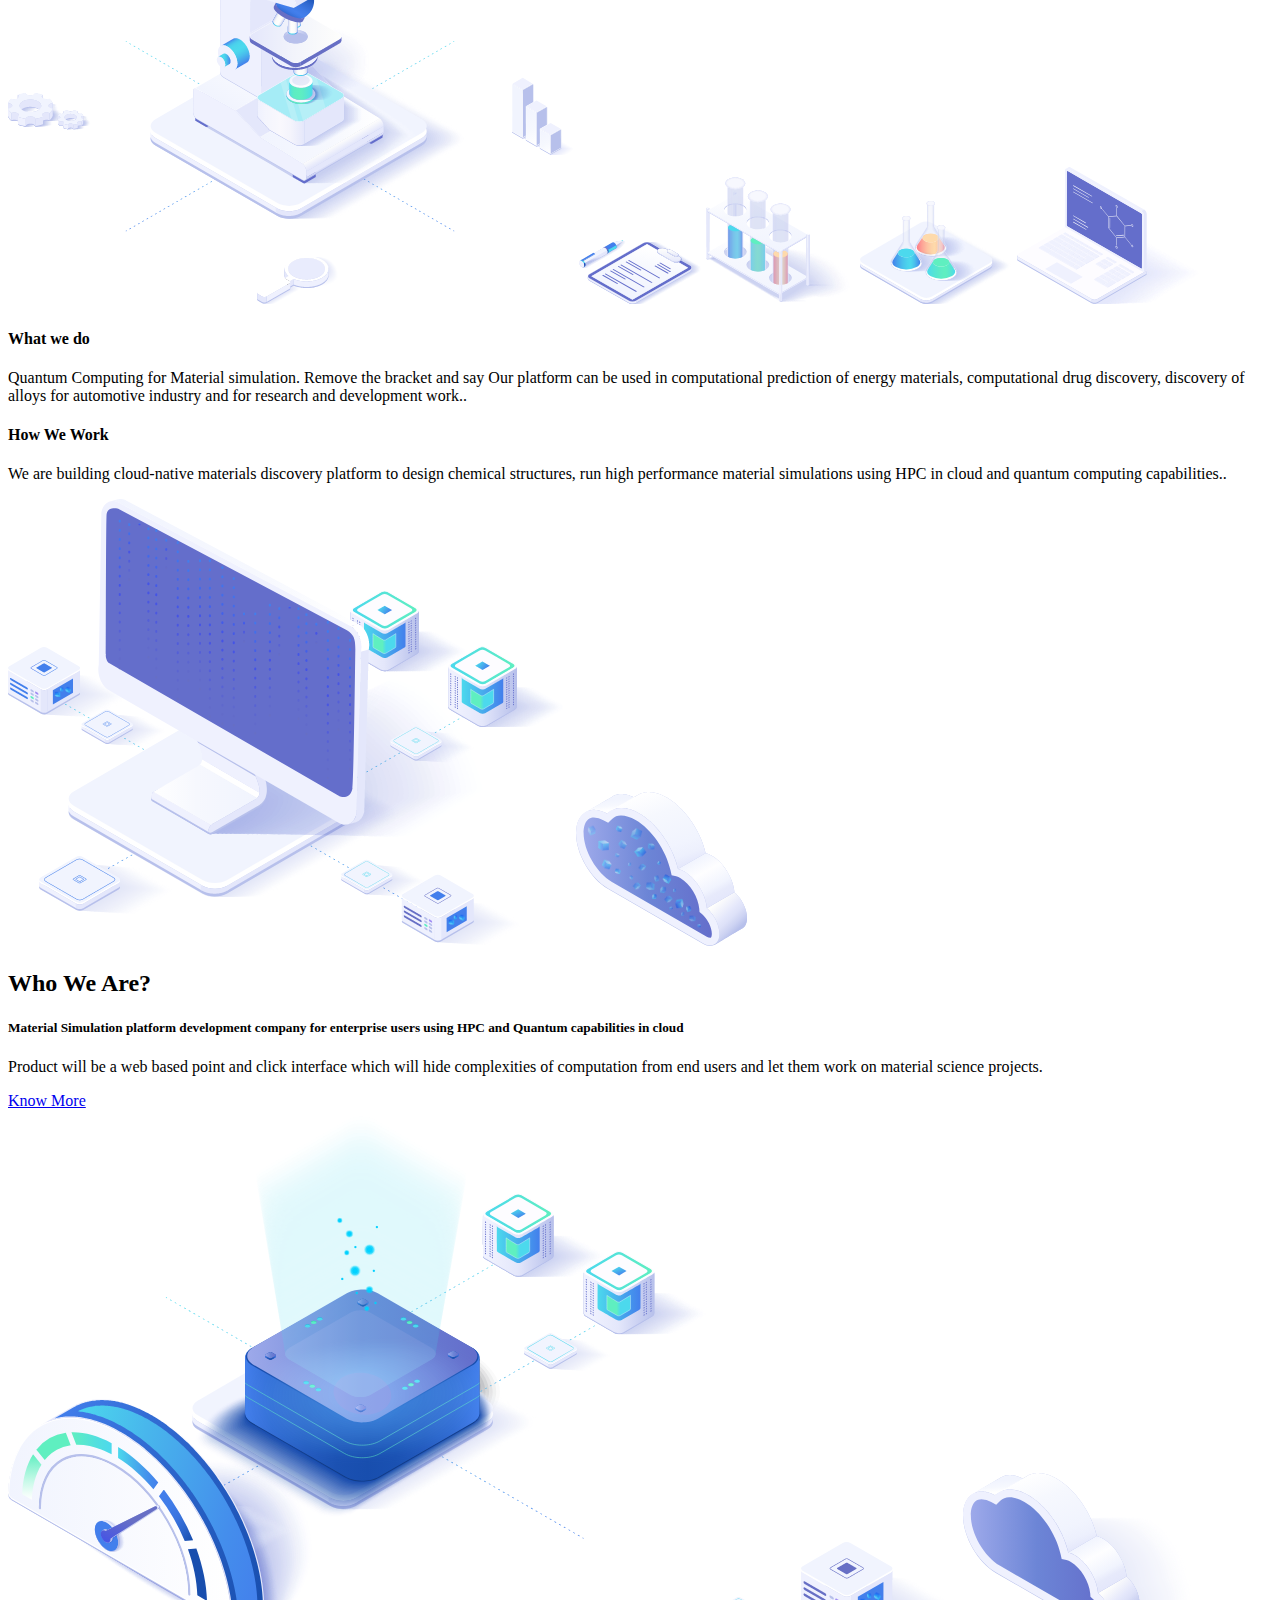
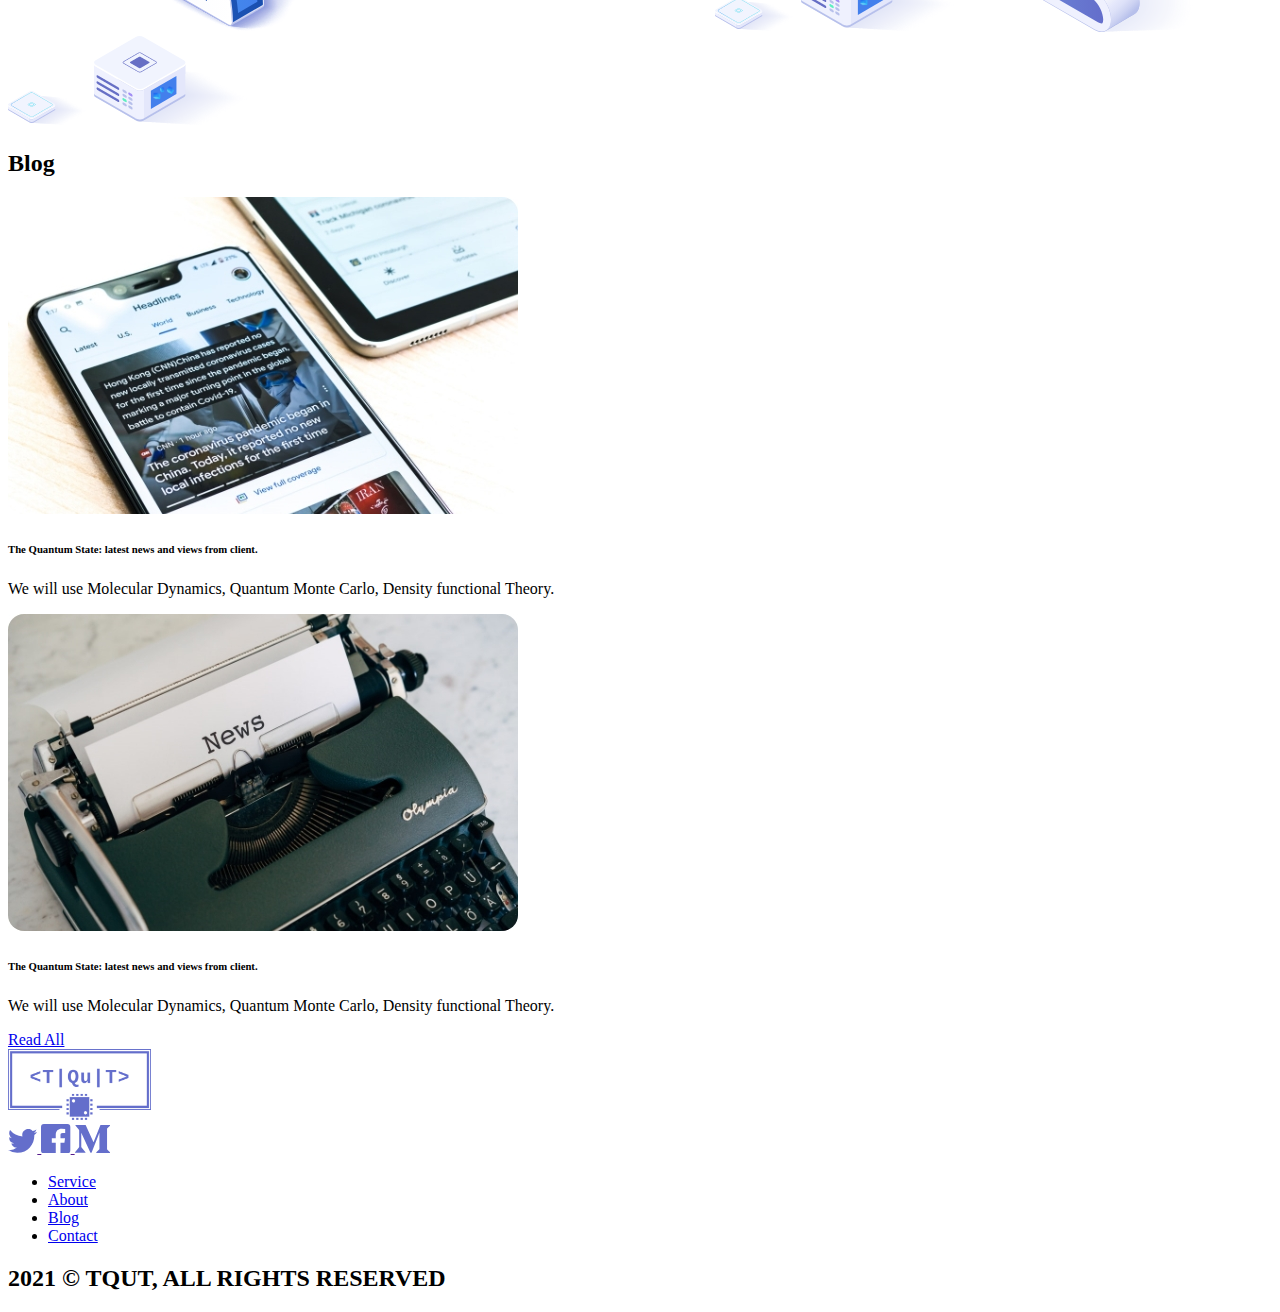
==== commit 64f5f864: "dhruv" ====
--- a/index.html
+++ b/index.html
@@ -70,29 +70,23 @@
                     </li>
                     <li class="menuBtn">
                         <a href="contact.html" class="button line pur-line">Contact</a>
-                        <!-- <div class="menu side-menu">
+                        <div class="menu2 side-menu">
                             <span class="side-toggled-1 side-1"></span>
                             <span class="side-toggled-2 side-2"></span>
-                        </div> -->
+                        </div>
                     </li>
                 </ul>
             </nav>
 
             <!-- Side Menu -->
-            <!-- <div class="menuOverlay"></div>
+            <div class="menuOverlay"></div>
             <div class="mobile-menu">
                 <ul class="header-rig">
-                    <li><a href="sevices">Services</a></li>
-                    <li><a href="about">About us</a></li>
-                    <li><a href="blog">Blog</a></li>
+                    <li><a href="sevices " >Services</a></li>
+                    <li><a href="about ">About us</a></li>
+                    <li><a href="blog ">Blog</a></li>
                 </ul>
-                <div class="mob-menu-footer">
-                    <div class="footerIcon-section">
-                        <img src="./img/call.svg" alt="Company Head Office Contact Number" />
-                    </div>
-                    <a class="mob-menu-footer--num" href="tel:(949) 933-0488">(949) 933-0488.</a>
-                </div>
-            </div> -->
+            </div>
             <!-- Side Menu End -->
         </div>
     </header>
@@ -108,12 +102,12 @@
 
                 <div class="banner_txt">
                     <h1 class="comm_h1 blue_txt">Quantum Ready Applications</h1>
-                    <h3 class="comm_h3 grey_txt">for enterprise deployment.</h3>
-                    <p class="comm_p font_medium grey_txt">Uses quantum computing and high performance computing in
+                    <h3 class="comm_h3 darkblue_txt">for enterprise deployment.</h3>
+                    <p class="comm_p grey_txt">Uses quantum computing and high performance computing in
                         cloud to study
                         material properties.
                     </p>
-                    <button class="button">View Our Services</button>
+                    <a href="services.html" class="button">View Our Services</a>
                 </div>
                 <div class="anim-wrap-home">
                     <div class="anim-wrap-home-inner">
@@ -123,7 +117,6 @@
                         <div class="box-1"><img src="./img/home-anim-box.png" alt=""></div>
                         <div class="box-2"><img src="./img/home-anim-box.png" alt=""></div>
                         <div class="cloud"><img src="./img/cloud-anim-home.png" alt=""></div>
-
                     </div>
                 </div>
 
@@ -138,11 +131,17 @@
                 <h2 class="comm_h2 blue_txt text-center">Services</h2>
                 <div class="f-row align-items-center pb80">
                     <div class="w-768-100 w60">
-                        <img src="./img/Service_1.png" alt="What we do">
+                        <div class="micro-scope-animation">
+                            <img src="./img/home2.png" alt="What we do">
+                            <img src="./img/ser1.svg" class="ser ser-1" alt="">
+                            <img src="./img/ser2.svg" class="ser ser-2" alt="">
+                            <img src="./img/ser3.svg" class="ser ser-3" alt="">
+                            <img src="./img/ser4.svg" class="ser ser-4" alt="">
+                        </div>
                     </div>
                     <div class="w-768-100 w40">
                         <h4 class="comm_h4 darkblue_txt">What we do</h4>
-                        <p class="comm_p grey_txt font_medium">
+                        <p class="comm_p grey_txt">
                             Quantum Computing for Material simulation. Remove the bracket and say
                             Our platform can be used in computational prediction of energy materials, computational
                             drug discovery, discovery of alloys for automotive industry and for research and
@@ -153,7 +152,7 @@
                 <div class="f-row align-items-center pt80">
                     <div class="w-768-100 w40">
                         <h4 class="comm_h4 darkblue_txt">How We Work</h4>
-                        <p class="comm_p grey_txt font_medium">
+                        <p class="comm_p grey_txt">
                             We are building cloud-native materials discovery platform to design chemical structures,
                             run high performance material simulations using HPC in cloud and quantum computing
                             capabilities..
@@ -162,7 +161,7 @@
                     <div class="w-768-100 w60 text-right">
                         <div class="micro-scope-animation">
                             <img src="./img/Service_2.png" alt="What we do">
-
+                            <img src="./img/cloud3.svg" class="cloud3" alt="">
                         </div>
                     </div>
                 </div>
@@ -186,12 +185,11 @@
                 <a href="javascript:void(0)" class="button">Know More</a>
                 <div class="who-we-are-anim">
                     <img src="./img/about.svg" class="main-back" alt="About Our Company" />
-
+                    <img src="./img/small-square-anim.png" class="square1" alt="">
+                    <img src="./img/home-anim-box.png" class="box2-1" alt="">
                     <img src="./img/cloud2.svg" class="cloud2" alt="">
-                    <img src="./img/home-anim-box.png" class="box2-1" alt="">
+                    <img src="./img/small-square-anim.png" class="square2" alt="">
                     <img src="./img/home-anim-box.png" class="box2-2" alt="">
-                    <img src="./img/small-square-anim.png" class="square1" alt="">
-                    <img src="./img/small-square-anim.png" class="square2" alt="">
                 </div>
             </div>
         </section>
@@ -208,7 +206,7 @@
                         <h6 class="comm_h6 font_bold darkblue_txt">
                             The Quantum State: latest news and views from client.
                         </h6>
-                        <p class="comm_p font_medium">
+                        <p class="comm_p ">
                             We will use Molecular Dynamics, Quantum Monte
                             Carlo, Density functional Theory.
                         </p>
@@ -218,7 +216,7 @@
                         <h6 class="comm_h6 font_bold darkblue_txt">
                             The Quantum State: latest news and views from client.
                         </h6>
-                        <p class="comm_p font_medium">
+                        <p class="comm_p ">
                             We will use Molecular Dynamics, Quantum Monte
                             Carlo, Density functional Theory.
                         </p>
@@ -235,35 +233,51 @@
 
     <footer id="footer">
         <div class="footer">
-            <h2 class="comm_h2 mediumblue_txt font_bold">TQUT</h2>
+            <div class="foot-logo">
+                <img src="./img/logo.png" alt="">
+            </div>
             <div class="social">
-                <svg xmlns="http://www.w3.org/2000/svg" width="29.32" height="29.32" viewBox="0 0 29.32 29.32">
-                    <g transform="translate(0 0)">
-                        <path
-                            d="M19.49,29.32V18.728h3.948l.591-4.584H19.49V11.218c0-1.327.369-2.231,2.271-2.231h2.427v-4.1A32.446,32.446,0,0,0,20.651,4.7c-3.5,0-5.9,2.136-5.9,6.059v3.38H10.8v4.584h3.958V29.32H2.932A2.932,2.932,0,0,1,0,26.388V2.932A2.932,2.932,0,0,1,2.932,0H26.388A2.932,2.932,0,0,1,29.32,2.932V26.388a2.932,2.932,0,0,1-2.932,2.932Z"
-                            transform="translate(0 0)" fill="#646ecb" />
-                    </g>
-                </svg>
-                <svg xmlns="http://www.w3.org/2000/svg" width="35.184" height="27.932" viewBox="0 0 35.184 27.932">
-                    <g transform="translate(0 0)">
-                        <path
-                            d="M4.172,5.7a1.361,1.361,0,0,0-.444-1.149L.444.591V0h10.2l7.884,17.291L25.46,0h9.724V.591L32.375,3.284a.823.823,0,0,0-.312.789V23.861a.822.822,0,0,0,.312.787l2.743,2.693v.591H21.32v-.591l2.843-2.759c.279-.279.279-.361.279-.787V7.8l-7.9,20.067H15.474L6.274,7.8V21.25a1.856,1.856,0,0,0,.509,1.542l3.7,4.483v.592H0v-.592l3.7-4.483a1.787,1.787,0,0,0,.476-1.542V5.7Z"
-                            fill="#646ecb" />
-                    </g>
-                </svg>
+                <a href="">
+                    <svg id="twitter" xmlns="http://www.w3.org/2000/svg" width="29.32" height="23.827"
+                        viewBox="0 0 29.32 23.827">
+                        <g id="Social_Twitter" data-name="Social/Twitter" transform="translate(0 0)">
+                            <path id="Shape"
+                                d="M29.32,2.821a12.01,12.01,0,0,1-3.455.947A6.025,6.025,0,0,0,28.51.44,12.05,12.05,0,0,1,24.69,1.9,6.019,6.019,0,0,0,14.439,7.385,17.077,17.077,0,0,1,2.041,1.1,6.023,6.023,0,0,0,3.9,9.132a5.99,5.99,0,0,1-2.723-.753A6.02,6.02,0,0,0,6,14.353a6.029,6.029,0,0,1-2.717.1,6.02,6.02,0,0,0,5.62,4.177A12.1,12.1,0,0,1,0,21.125a17.029,17.029,0,0,0,9.221,2.7c11.168,0,17.478-9.432,17.1-17.892A12.247,12.247,0,0,0,29.32,2.821Z"
+                                transform="translate(0 0)" fill="#646ecb" />
+                        </g>
+                    </svg>
+                </a>
+                <a href="">
+                    <svg xmlns="http://www.w3.org/2000/svg" width="29.32" height="29.32" viewBox="0 0 29.32 29.32">
+                        <g transform="translate(0 0)">
+                            <path
+                                d="M19.49,29.32V18.728h3.948l.591-4.584H19.49V11.218c0-1.327.369-2.231,2.271-2.231h2.427v-4.1A32.446,32.446,0,0,0,20.651,4.7c-3.5,0-5.9,2.136-5.9,6.059v3.38H10.8v4.584h3.958V29.32H2.932A2.932,2.932,0,0,1,0,26.388V2.932A2.932,2.932,0,0,1,2.932,0H26.388A2.932,2.932,0,0,1,29.32,2.932V26.388a2.932,2.932,0,0,1-2.932,2.932Z"
+                                transform="translate(0 0)" fill="#646ecb" />
+                        </g>
+                    </svg>
+                </a>
+                <a href="">
+                    <svg xmlns="http://www.w3.org/2000/svg" width="35.184" height="27.932" viewBox="0 0 35.184 27.932">
+                        <g transform="translate(0 0)">
+                            <path
+                                d="M4.172,5.7a1.361,1.361,0,0,0-.444-1.149L.444.591V0h10.2l7.884,17.291L25.46,0h9.724V.591L32.375,3.284a.823.823,0,0,0-.312.789V23.861a.822.822,0,0,0,.312.787l2.743,2.693v.591H21.32v-.591l2.843-2.759c.279-.279.279-.361.279-.787V7.8l-7.9,20.067H15.474L6.274,7.8V21.25a1.856,1.856,0,0,0,.509,1.542l3.7,4.483v.592H0v-.592l3.7-4.483a1.787,1.787,0,0,0,.476-1.542V5.7Z"
+                                fill="#646ecb" />
+                        </g>
+                    </svg>
+                </a>
             </div>
             <ul class="sitemap">
                 <li>
-                    <a href="javascript:void(0)">Service</a>
-                </li>
-                <li>
-                    <a href="javascript:void(0)">About</a>
-                </li>
-                <li>
-                    <a href="javascript:void(0)">Blog</a>
-                </li>
-                <li>
-                    <a href="javascript:void(0)">Contact</a>
+                    <a href="services.html">Service</a>
+                </li>
+                <li>
+                    <a href="about.html">About</a>
+                </li>
+                <li>
+                    <a href="blogs.html">Blog</a>
+                </li>
+                <li>
+                    <a href="contact.html">Contact</a>
                 </li>
             </ul>
             <h2 class="copyright">
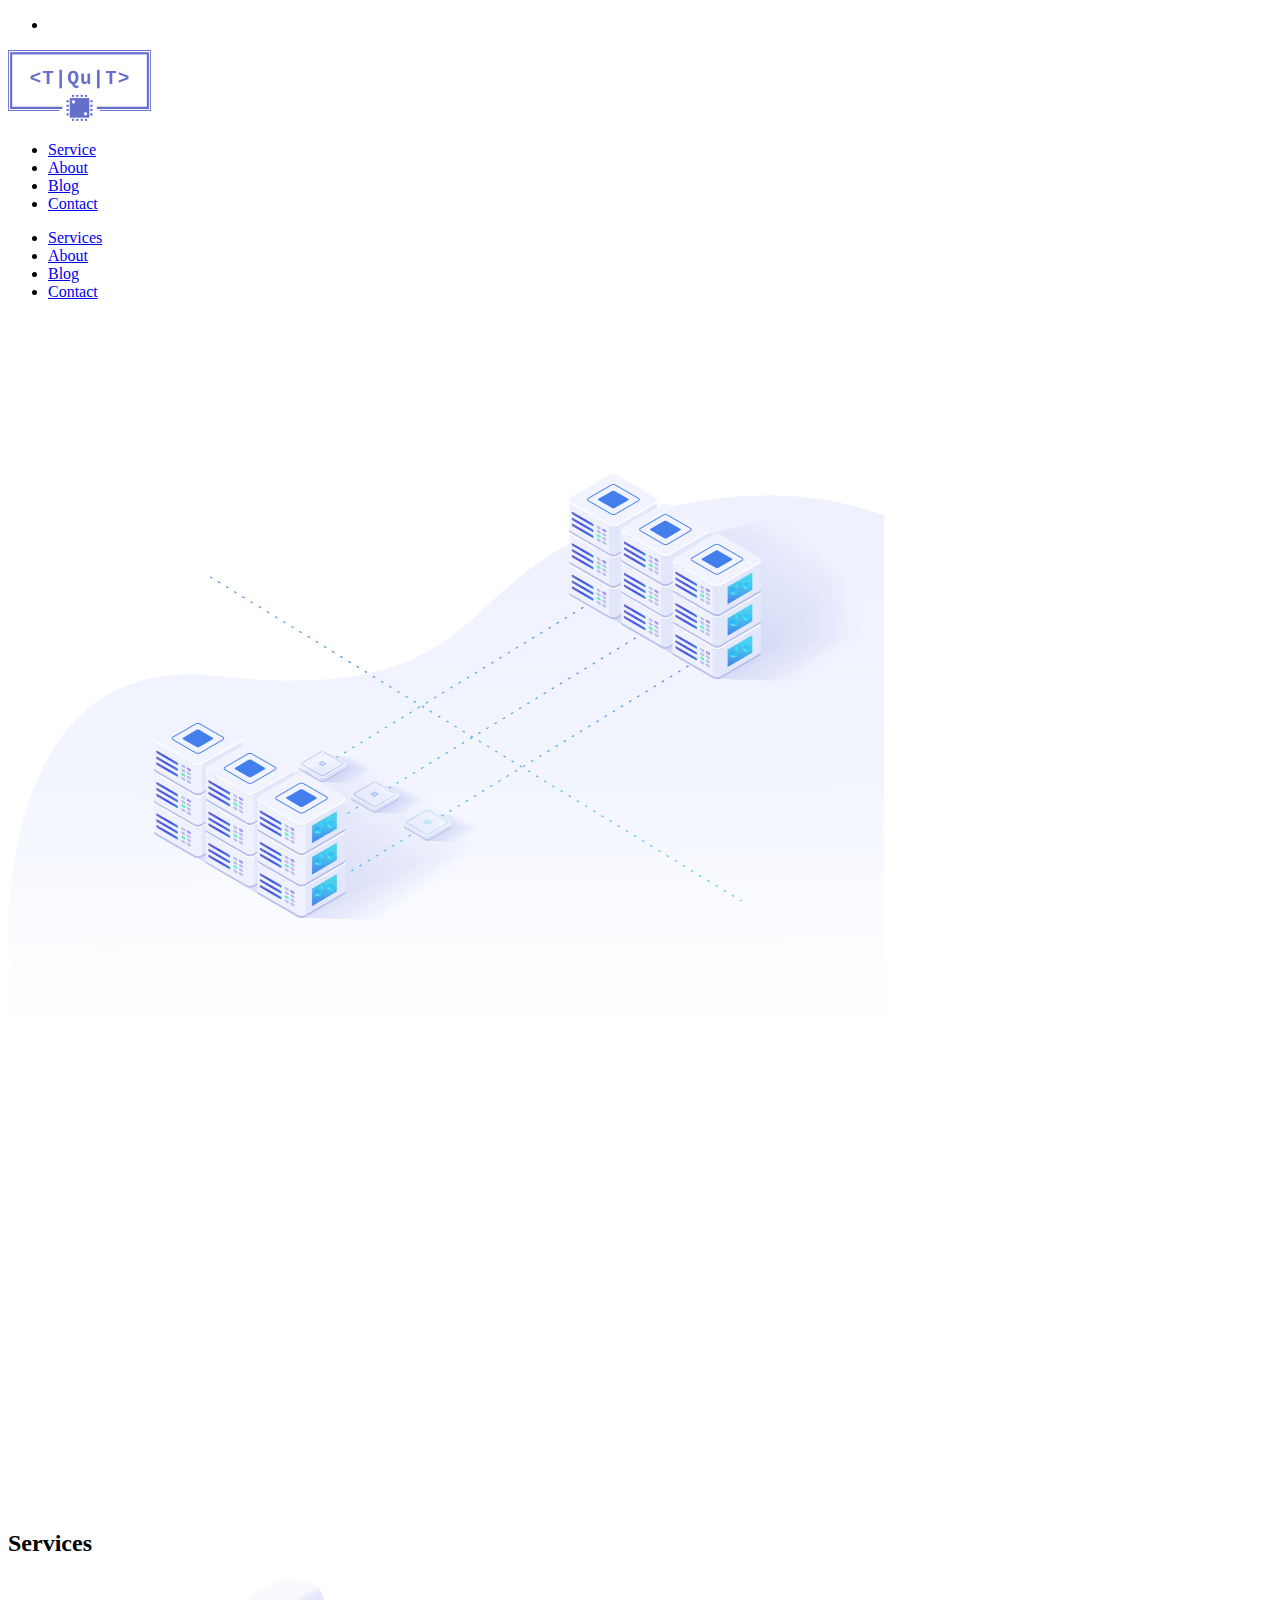
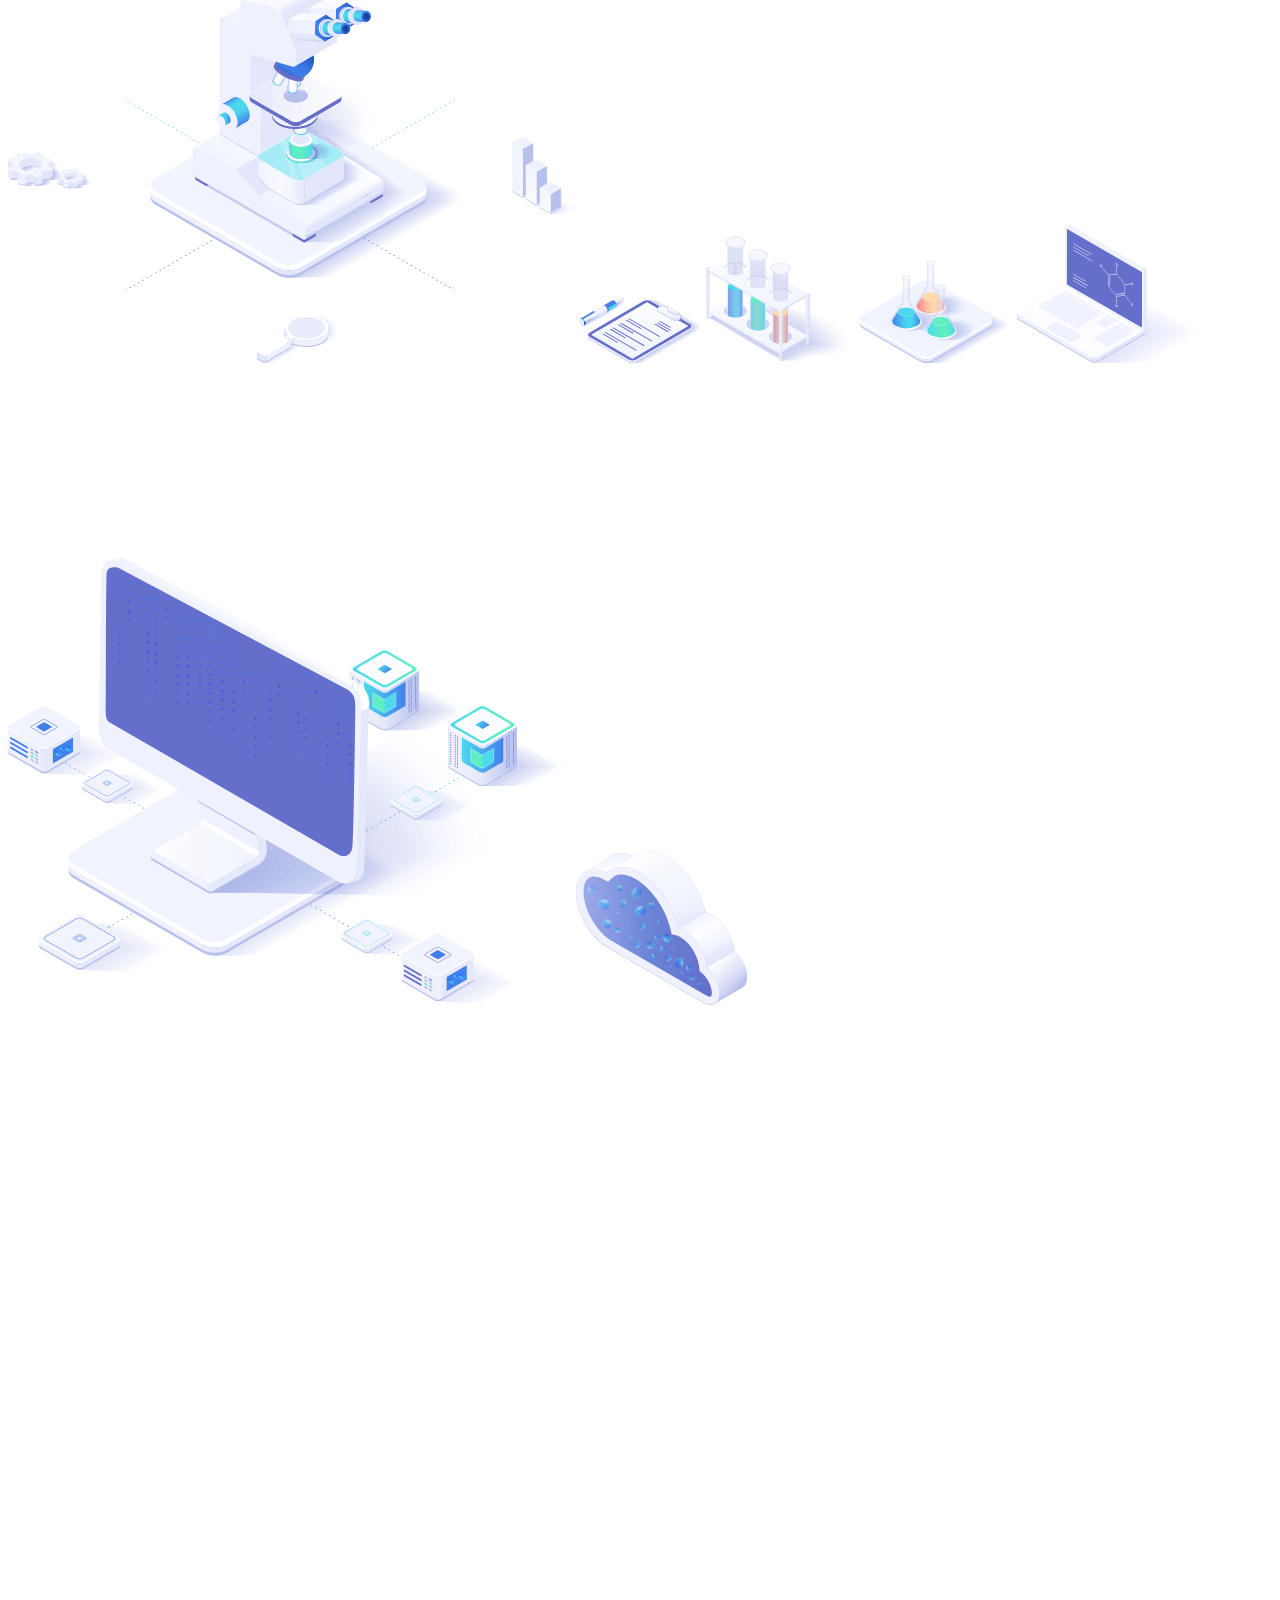
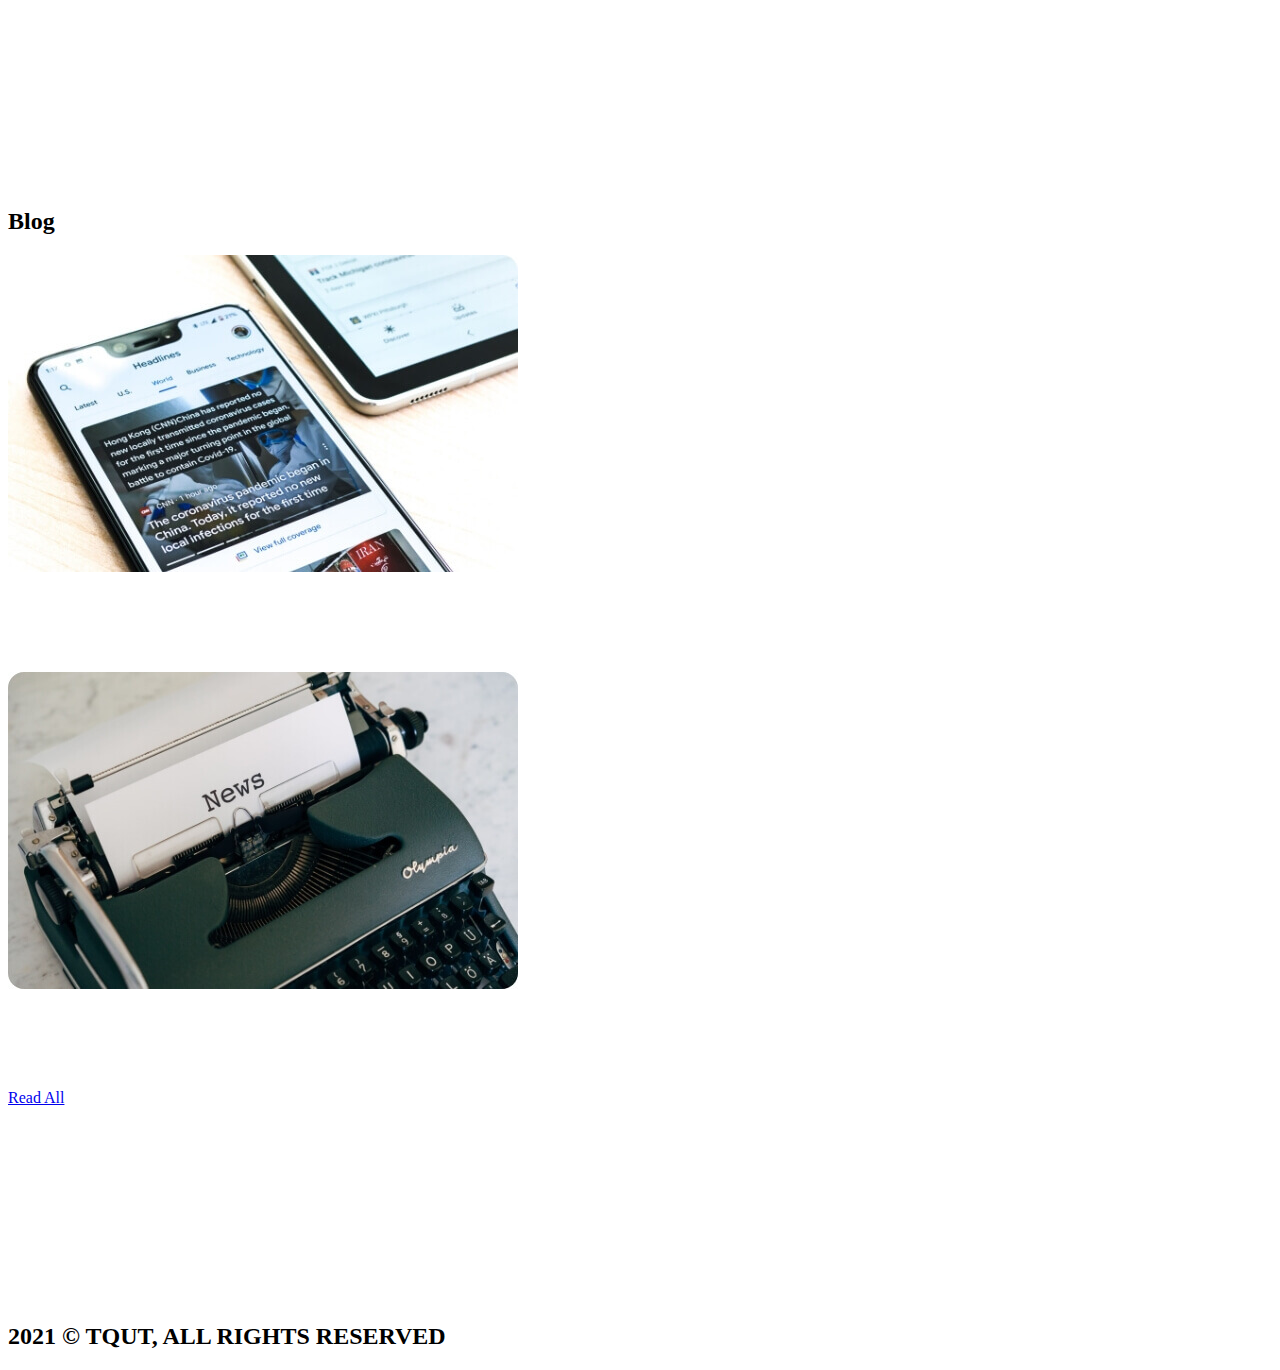
==== commit 27a05ada: "wp" ====
--- a/index.html
+++ b/index.html
@@ -48,250 +48,269 @@
     <link rel="stylesheet" href="css/main.css" />
     <link rel="preconnect" href="https://fonts.gstatic.com">
     <link href="https://fonts.googleapis.com/css2?family=Inter:wght@400;500;700&display=swap" rel="stylesheet">
+    <link href="https://unpkg.com/aos@2.3.1/dist/aos.css" rel="stylesheet">
 </head>
 
 <body>
-    <!-- Header Starts -->
-    <header id="header">
-        <div class="header">
-            <a href="index.html" class="logo-ct">
-                <img src="./img/logo.png" alt="TQuT Logo">
-            </a>
-            <nav>
-                <ul class="menu">
+    <ul class="transition">
+        <li></li>
+    </ul>
+
+    <div class="after-pt">
+
+        <!-- Header Starts -->
+        <header id="header">
+            <div class="header">
+                <a href="index.html" class="logo-ct">
+                    <img src="./img/logo.png" alt="TQuT Logo">
+                </a>
+                <nav>
+                    <ul class="menu">
+                        <li>
+                            <a href="./services.html">Service</a>
+                        </li>
+                        <li>
+                            <a href="./about.html">About</a>
+                        </li>
+                        <li>
+                            <a href="./blogs.html">Blog</a>
+                        </li>
+                        <li class="menuBtn">
+                            <a href="contact.html" class="button line pur-line">Contact</a>
+                            <div class="menu2 side-menu">
+                                <span class="side-toggled-1 side-1"></span>
+                                <span class="side-toggled-2 side-2"></span>
+                            </div>
+                        </li>
+                    </ul>
+                </nav>
+
+                <!-- Side Menu -->
+                <div class="menuOverlay"></div>
+                <div class="mobile-menu">
+                    <ul class="header-rig">
+                        <li><a href="services.html">Services</a></li>
+                        <li><a href="about.html">About</a></li>
+                        <li><a href="blogs.html">Blog</a></li>
+                        <li><a href="contact.html">Contact</a></li>
+                    </ul>
+                </div>
+                <!-- Side Menu End -->
+            </div>
+        </header>
+        <!-- Header Ends -->
+
+        <!-- Main Container Starts -->
+        <main class="mainContainer">
+
+
+            <!-- Banner  START -->
+            <section class="container comm-section pt0">
+                <div class="banner_section">
+
+                    <div class="banner_txt " data-aos="fade-up">
+                        <h1 class="comm_h1 blue_txt">Quantum Ready Applications</h1>
+                        <h3 class="comm_h3 darkblue_txt">for enterprise deployment.</h3>
+                        <p class="comm_p grey_txt">Uses quantum computing and high performance computing in
+                            cloud to study
+                            material properties.
+                        </p>
+                        <a href="services.html" class="button">View Our Services</a>
+
+                    </div>
+                    <div class="anim-wrap-home">
+                        <div class="anim-wrap-home-inner">
+                            <div class="img-animation">
+                                <img src="./img/home-back.png" alt="Banner Image" />
+                            </div>
+                            <!-- <div class="line-dot">
+                            <img src="./img/line.png" class="line-1" alt="">
+                        </div> -->
+                            <div class="box-1" data-aos="zoom-out"><img src="./img/home-anim-box.svg" alt=""></div>
+                            <div class="box-2" data-aos="zoom-out"><img src="./img/home-anim-box.svg" alt=""></div>
+                            <div class="cloud" data-aos="fade-up"><img src="./img/cloud-anim-home.svg" alt=""></div>
+                        </div>
+                    </div>
+
+                </div>
+            </section>
+            <!-- Banner  END -->
+
+
+            <!-- Service  START -->
+            <section class="container comm-section">
+                <div class="service_section blue_bg_gradient ser_alt">
+                    <h2 class="comm_h2 blue_txt text-center">Services</h2>
+                    <div class="f-row align-items-center pb80">
+                        <div class="w-768-100 w60">
+                            <div class="micro-scope-animation">
+                                <img src="./img/home2.png" alt="What we do">
+                                <img src="./img/ser1.svg" class="ser ser-1" alt="">
+                                <img src="./img/ser2.svg" class="ser ser-2" alt="">
+                                <img src="./img/ser3.svg" class="ser ser-3" alt="">
+                                <img src="./img/ser4.svg" class="ser ser-4" alt="">
+                            </div>
+                        </div>
+                        <div class="w-768-100 w40" data-aos="fade-up">
+                            <h4 class="comm_h4 darkblue_txt">What we do</h4>
+                            <p class="comm_p grey_txt">
+                                Quantum Computing for Material simulation. Remove the bracket and say
+                                Our platform can be used in computational prediction of energy materials, computational
+                                drug discovery, discovery of alloys for automotive industry and for research and
+                                development work..
+                            </p>
+                        </div>
+                    </div>
+                    <div class="f-row align-items-center pt80">
+                        <div class="w-768-100 w40" data-aos="fade-up">
+                            <h4 class="comm_h4 darkblue_txt">How We Work</h4>
+                            <p class="comm_p grey_txt">
+                                We are building cloud-native materials discovery platform to design chemical structures,
+                                run high performance material simulations using HPC in cloud and quantum computing
+                                capabilities..
+                            </p>
+                        </div>
+                        <div class="w-768-100 w60 text-right">
+                            <div class="micro-scope-animation">
+                                <img src="./img/Service_2.png" alt="What we do">
+                                <img src="./img/cloud3.svg" class="cloud3" alt="">
+                            </div>
+                        </div>
+                    </div>
+                </div>
+            </section>
+            <!-- Service  END -->
+
+
+            <!-- About  START -->
+            <section class="container comm-section">
+                <div class="about_section blue_bg_gradient mt32" data-aos="fade-up">
+                    <h2 class="comm_h2 blue_txt">Who We Are?</h2>
+                    <h5 class="comm_h5">
+                        Material Simulation platform development company for enterprise users using HPC and Quantum
+                        capabilities in cloud
+                    </h5>
+                    <p class="comm_p">
+                        Product will be a web based point and click interface which will hide complexities of
+                        computation from end users and let them work on material science projects.
+                    </p>
+                    <a href="javascript:void(0)" class="button">Know More</a>
+                    <div class="who-we-are-anim">
+                        <img src="./img/about.svg" class="main-back" alt="About Our Company" />
+                        <img src="./img/Group 3652.png" class="square1" alt="">
+                        <img src="./img/home-anim-box-2.png" class="box2-1" alt="">
+                        <img src="./img/cloud2.svg" class="cloud2" alt="">
+                        <img src="./img/small-square-anim.png" class="square2" alt="">
+                        <img src="./img/home-anim-box.svg" class="box2-2" alt="">
+                    </div>
+                </div>
+            </section>
+            <!-- About  END -->
+
+
+            <!-- Blog Section START -->
+            <section class="container comm-section">
+                <div class="home_blog_section">
+                    <h2 class="comm_h2 blue_txt">Blog</h2>
+                    <div class="f-row f-2 f-640-1">
+                        <a class="f-col">
+                            <img src="./img/blog_1.jpg" alt="The Quantum State: latest news and views from client.">
+                            <h6 class="comm_h6 font_bold darkblue_txt" data-aos="fade-up">
+                                The Quantum State: latest news and views from client.
+                            </h6>
+                            <p class="comm_p " data-aos="fade-up">
+                                We will use Molecular Dynamics, Quantum Monte
+                                Carlo, Density functional Theory.
+                            </p>
+                        </a>
+                        <a class="f-col">
+                            <img src="./img/blog_2.jpg" alt="The Quantum State: latest news and views from client.">
+                            <h6 class="comm_h6 font_bold darkblue_txt" data-aos="fade-up">
+                                The Quantum State: latest news and views from client.
+                            </h6>
+                            <p class="comm_p " data-aos="fade-up">
+                                We will use Molecular Dynamics, Quantum Monte
+                                Carlo, Density functional Theory.
+                            </p>
+                        </a>
+                    </div>
+                    <div class="text-center">
+                        <a href="javascript:void(0)" class="button">Read All</a>
+                    </div>
+                </div>
+            </section>
+            <!-- Blog Section END -->
+
+        </main>
+        <!-- Main Container Ends -->
+
+        <footer id="footer">
+            <div class="footer">
+                <div class="foot-logo" data-aos="zoom-out">
+                    <img src="./img/logo.png" alt="">
+                </div>
+                <div class="social" data-aos="zoom-in">
+                    <a href="">
+                        <svg id="twitter" xmlns="http://www.w3.org/2000/svg" width="29.32" height="23.827"
+                            viewBox="0 0 29.32 23.827">
+                            <g id="Social_Twitter" data-name="Social/Twitter" transform="translate(0 0)">
+                                <path id="Shape"
+                                    d="M29.32,2.821a12.01,12.01,0,0,1-3.455.947A6.025,6.025,0,0,0,28.51.44,12.05,12.05,0,0,1,24.69,1.9,6.019,6.019,0,0,0,14.439,7.385,17.077,17.077,0,0,1,2.041,1.1,6.023,6.023,0,0,0,3.9,9.132a5.99,5.99,0,0,1-2.723-.753A6.02,6.02,0,0,0,6,14.353a6.029,6.029,0,0,1-2.717.1,6.02,6.02,0,0,0,5.62,4.177A12.1,12.1,0,0,1,0,21.125a17.029,17.029,0,0,0,9.221,2.7c11.168,0,17.478-9.432,17.1-17.892A12.247,12.247,0,0,0,29.32,2.821Z"
+                                    transform="translate(0 0)" fill="#646ecb" />
+                            </g>
+                        </svg>
+                    </a>
+                    <a href="">
+                        <svg xmlns="http://www.w3.org/2000/svg" width="29.32" height="29.32" viewBox="0 0 29.32 29.32">
+                            <g transform="translate(0 0)">
+                                <path
+                                    d="M19.49,29.32V18.728h3.948l.591-4.584H19.49V11.218c0-1.327.369-2.231,2.271-2.231h2.427v-4.1A32.446,32.446,0,0,0,20.651,4.7c-3.5,0-5.9,2.136-5.9,6.059v3.38H10.8v4.584h3.958V29.32H2.932A2.932,2.932,0,0,1,0,26.388V2.932A2.932,2.932,0,0,1,2.932,0H26.388A2.932,2.932,0,0,1,29.32,2.932V26.388a2.932,2.932,0,0,1-2.932,2.932Z"
+                                    transform="translate(0 0)" fill="#646ecb" />
+                            </g>
+                        </svg>
+                    </a>
+                    <a href="">
+                        <svg xmlns="http://www.w3.org/2000/svg" width="35.184" height="27.932"
+                            viewBox="0 0 35.184 27.932">
+                            <g transform="translate(0 0)">
+                                <path
+                                    d="M4.172,5.7a1.361,1.361,0,0,0-.444-1.149L.444.591V0h10.2l7.884,17.291L25.46,0h9.724V.591L32.375,3.284a.823.823,0,0,0-.312.789V23.861a.822.822,0,0,0,.312.787l2.743,2.693v.591H21.32v-.591l2.843-2.759c.279-.279.279-.361.279-.787V7.8l-7.9,20.067H15.474L6.274,7.8V21.25a1.856,1.856,0,0,0,.509,1.542l3.7,4.483v.592H0v-.592l3.7-4.483a1.787,1.787,0,0,0,.476-1.542V5.7Z"
+                                    fill="#646ecb" />
+                            </g>
+                        </svg>
+                    </a>
+                </div>
+                <ul class="sitemap" data-aos="zoom-in">
                     <li>
-                        <a href="./services.html">Service</a>
+                        <a href="services.html">Service</a>
                     </li>
                     <li>
-                        <a href="./blog-detail.html">About</a>
+                        <a href="about.html">About</a>
                     </li>
                     <li>
-                        <a href="./blogs.html">Blog</a>
+                        <a href="blogs.html">Blog</a>
                     </li>
-                    <li class="menuBtn">
-                        <a href="contact.html" class="button line pur-line">Contact</a>
-                        <div class="menu2 side-menu">
-                            <span class="side-toggled-1 side-1"></span>
-                            <span class="side-toggled-2 side-2"></span>
-                        </div>
+                    <li>
+                        <a href="contact.html">Contact</a>
                     </li>
                 </ul>
-            </nav>
-
-            <!-- Side Menu -->
-            <div class="menuOverlay"></div>
-            <div class="mobile-menu">
-                <ul class="header-rig">
-                    <li><a href="sevices " >Services</a></li>
-                    <li><a href="about ">About us</a></li>
-                    <li><a href="blog ">Blog</a></li>
-                </ul>
+                <h2 class="copyright">
+                    2021 © TQUT, ALL RIGHTS RESERVED
+                </h2>
             </div>
-            <!-- Side Menu End -->
-        </div>
-    </header>
-    <!-- Header Ends -->
-
-    <!-- Main Container Starts -->
-    <main class="mainContainer">
-
-
-        <!-- Banner  START -->
-        <section class="container comm-section pt0">
-            <div class="banner_section">
-
-                <div class="banner_txt">
-                    <h1 class="comm_h1 blue_txt">Quantum Ready Applications</h1>
-                    <h3 class="comm_h3 darkblue_txt">for enterprise deployment.</h3>
-                    <p class="comm_p grey_txt">Uses quantum computing and high performance computing in
-                        cloud to study
-                        material properties.
-                    </p>
-                    <a href="services.html" class="button">View Our Services</a>
-                </div>
-                <div class="anim-wrap-home">
-                    <div class="anim-wrap-home-inner">
-                        <div class="img-animation">
-                            <img src="./img/home-back.png" alt="Banner Image" />
-                        </div>
-                        <div class="box-1"><img src="./img/home-anim-box.png" alt=""></div>
-                        <div class="box-2"><img src="./img/home-anim-box.png" alt=""></div>
-                        <div class="cloud"><img src="./img/cloud-anim-home.png" alt=""></div>
-                    </div>
-                </div>
-
-            </div>
-        </section>
-        <!-- Banner  END -->
-
-
-        <!-- Service  START -->
-        <section class="container comm-section">
-            <div class="service_section blue_bg_gradient">
-                <h2 class="comm_h2 blue_txt text-center">Services</h2>
-                <div class="f-row align-items-center pb80">
-                    <div class="w-768-100 w60">
-                        <div class="micro-scope-animation">
-                            <img src="./img/home2.png" alt="What we do">
-                            <img src="./img/ser1.svg" class="ser ser-1" alt="">
-                            <img src="./img/ser2.svg" class="ser ser-2" alt="">
-                            <img src="./img/ser3.svg" class="ser ser-3" alt="">
-                            <img src="./img/ser4.svg" class="ser ser-4" alt="">
-                        </div>
-                    </div>
-                    <div class="w-768-100 w40">
-                        <h4 class="comm_h4 darkblue_txt">What we do</h4>
-                        <p class="comm_p grey_txt">
-                            Quantum Computing for Material simulation. Remove the bracket and say
-                            Our platform can be used in computational prediction of energy materials, computational
-                            drug discovery, discovery of alloys for automotive industry and for research and
-                            development work..
-                        </p>
-                    </div>
-                </div>
-                <div class="f-row align-items-center pt80">
-                    <div class="w-768-100 w40">
-                        <h4 class="comm_h4 darkblue_txt">How We Work</h4>
-                        <p class="comm_p grey_txt">
-                            We are building cloud-native materials discovery platform to design chemical structures,
-                            run high performance material simulations using HPC in cloud and quantum computing
-                            capabilities..
-                        </p>
-                    </div>
-                    <div class="w-768-100 w60 text-right">
-                        <div class="micro-scope-animation">
-                            <img src="./img/Service_2.png" alt="What we do">
-                            <img src="./img/cloud3.svg" class="cloud3" alt="">
-                        </div>
-                    </div>
-                </div>
-            </div>
-        </section>
-        <!-- Service  END -->
-
-
-        <!-- About  START -->
-        <section class="container comm-section">
-            <div class="about_section blue_bg_gradient mt32">
-                <h2 class="comm_h2 blue_txt">Who We Are?</h2>
-                <h5 class="comm_h5">
-                    Material Simulation platform development company for enterprise users using HPC and Quantum
-                    capabilities in cloud
-                </h5>
-                <p class="comm_p">
-                    Product will be a web based point and click interface which will hide complexities of
-                    computation from end users and let them work on material science projects.
-                </p>
-                <a href="javascript:void(0)" class="button">Know More</a>
-                <div class="who-we-are-anim">
-                    <img src="./img/about.svg" class="main-back" alt="About Our Company" />
-                    <img src="./img/small-square-anim.png" class="square1" alt="">
-                    <img src="./img/home-anim-box.png" class="box2-1" alt="">
-                    <img src="./img/cloud2.svg" class="cloud2" alt="">
-                    <img src="./img/small-square-anim.png" class="square2" alt="">
-                    <img src="./img/home-anim-box.png" class="box2-2" alt="">
-                </div>
-            </div>
-        </section>
-        <!-- About  END -->
-
-
-        <!-- Blog Section START -->
-        <section class="container comm-section">
-            <div class="home_blog_section">
-                <h2 class="comm_h2 blue_txt">Blog</h2>
-                <div class="f-row f-2 f-640-1">
-                    <a class="f-col">
-                        <img src="./img/blog_1.jpg" alt="The Quantum State: latest news and views from client.">
-                        <h6 class="comm_h6 font_bold darkblue_txt">
-                            The Quantum State: latest news and views from client.
-                        </h6>
-                        <p class="comm_p ">
-                            We will use Molecular Dynamics, Quantum Monte
-                            Carlo, Density functional Theory.
-                        </p>
-                    </a>
-                    <a class="f-col">
-                        <img src="./img/blog_2.jpg" alt="The Quantum State: latest news and views from client.">
-                        <h6 class="comm_h6 font_bold darkblue_txt">
-                            The Quantum State: latest news and views from client.
-                        </h6>
-                        <p class="comm_p ">
-                            We will use Molecular Dynamics, Quantum Monte
-                            Carlo, Density functional Theory.
-                        </p>
-                    </a>
-                </div>
-                <div class="text-center">
-                    <a href="javascript:void(0)" class="button">Read All</a>
-                </div>
-            </div>
-        </section>
-        <!-- Blog Section END -->
-    </main>
-    <!-- Main Container Ends -->
-
-    <footer id="footer">
-        <div class="footer">
-            <div class="foot-logo">
-                <img src="./img/logo.png" alt="">
-            </div>
-            <div class="social">
-                <a href="">
-                    <svg id="twitter" xmlns="http://www.w3.org/2000/svg" width="29.32" height="23.827"
-                        viewBox="0 0 29.32 23.827">
-                        <g id="Social_Twitter" data-name="Social/Twitter" transform="translate(0 0)">
-                            <path id="Shape"
-                                d="M29.32,2.821a12.01,12.01,0,0,1-3.455.947A6.025,6.025,0,0,0,28.51.44,12.05,12.05,0,0,1,24.69,1.9,6.019,6.019,0,0,0,14.439,7.385,17.077,17.077,0,0,1,2.041,1.1,6.023,6.023,0,0,0,3.9,9.132a5.99,5.99,0,0,1-2.723-.753A6.02,6.02,0,0,0,6,14.353a6.029,6.029,0,0,1-2.717.1,6.02,6.02,0,0,0,5.62,4.177A12.1,12.1,0,0,1,0,21.125a17.029,17.029,0,0,0,9.221,2.7c11.168,0,17.478-9.432,17.1-17.892A12.247,12.247,0,0,0,29.32,2.821Z"
-                                transform="translate(0 0)" fill="#646ecb" />
-                        </g>
-                    </svg>
-                </a>
-                <a href="">
-                    <svg xmlns="http://www.w3.org/2000/svg" width="29.32" height="29.32" viewBox="0 0 29.32 29.32">
-                        <g transform="translate(0 0)">
-                            <path
-                                d="M19.49,29.32V18.728h3.948l.591-4.584H19.49V11.218c0-1.327.369-2.231,2.271-2.231h2.427v-4.1A32.446,32.446,0,0,0,20.651,4.7c-3.5,0-5.9,2.136-5.9,6.059v3.38H10.8v4.584h3.958V29.32H2.932A2.932,2.932,0,0,1,0,26.388V2.932A2.932,2.932,0,0,1,2.932,0H26.388A2.932,2.932,0,0,1,29.32,2.932V26.388a2.932,2.932,0,0,1-2.932,2.932Z"
-                                transform="translate(0 0)" fill="#646ecb" />
-                        </g>
-                    </svg>
-                </a>
-                <a href="">
-                    <svg xmlns="http://www.w3.org/2000/svg" width="35.184" height="27.932" viewBox="0 0 35.184 27.932">
-                        <g transform="translate(0 0)">
-                            <path
-                                d="M4.172,5.7a1.361,1.361,0,0,0-.444-1.149L.444.591V0h10.2l7.884,17.291L25.46,0h9.724V.591L32.375,3.284a.823.823,0,0,0-.312.789V23.861a.822.822,0,0,0,.312.787l2.743,2.693v.591H21.32v-.591l2.843-2.759c.279-.279.279-.361.279-.787V7.8l-7.9,20.067H15.474L6.274,7.8V21.25a1.856,1.856,0,0,0,.509,1.542l3.7,4.483v.592H0v-.592l3.7-4.483a1.787,1.787,0,0,0,.476-1.542V5.7Z"
-                                fill="#646ecb" />
-                        </g>
-                    </svg>
-                </a>
-            </div>
-            <ul class="sitemap">
-                <li>
-                    <a href="services.html">Service</a>
-                </li>
-                <li>
-                    <a href="about.html">About</a>
-                </li>
-                <li>
-                    <a href="blogs.html">Blog</a>
-                </li>
-                <li>
-                    <a href="contact.html">Contact</a>
-                </li>
-            </ul>
-            <h2 class="copyright">
-                2021 © TQUT, ALL RIGHTS RESERVED
-            </h2>
-        </div>
-    </footer>
-    <!-- Footer Ends -->
-
-
-    <!-- Plugin -->
+        </footer>
+        <!-- Footer Ends -->
+
+    </div>
+
+
     <script src="https://code.jquery.com/jquery-3.6.0.min.js"
-        integrity="sha256-/xUj+3OJU5yExlq6GSYGSHk7tPXikynS7ogEvDej/m4=" crossorigin="anonymous"></script>
+        integrity="sha256-/xUj+3OJU5yExlq6GSYGSHk7tPXikynS7ogEvDej/m4=" crossorigin="anonymous">
+    </script>
+    <script src="https://unpkg.com/aos@2.3.1/dist/aos.js"></script>
+    <script src="https://cdnjs.cloudflare.com/ajax/libs/gsap/3.6.0/gsap.min.js"></script>
     <script src="js/common.js"></script>
+
 </body>
 
 </html>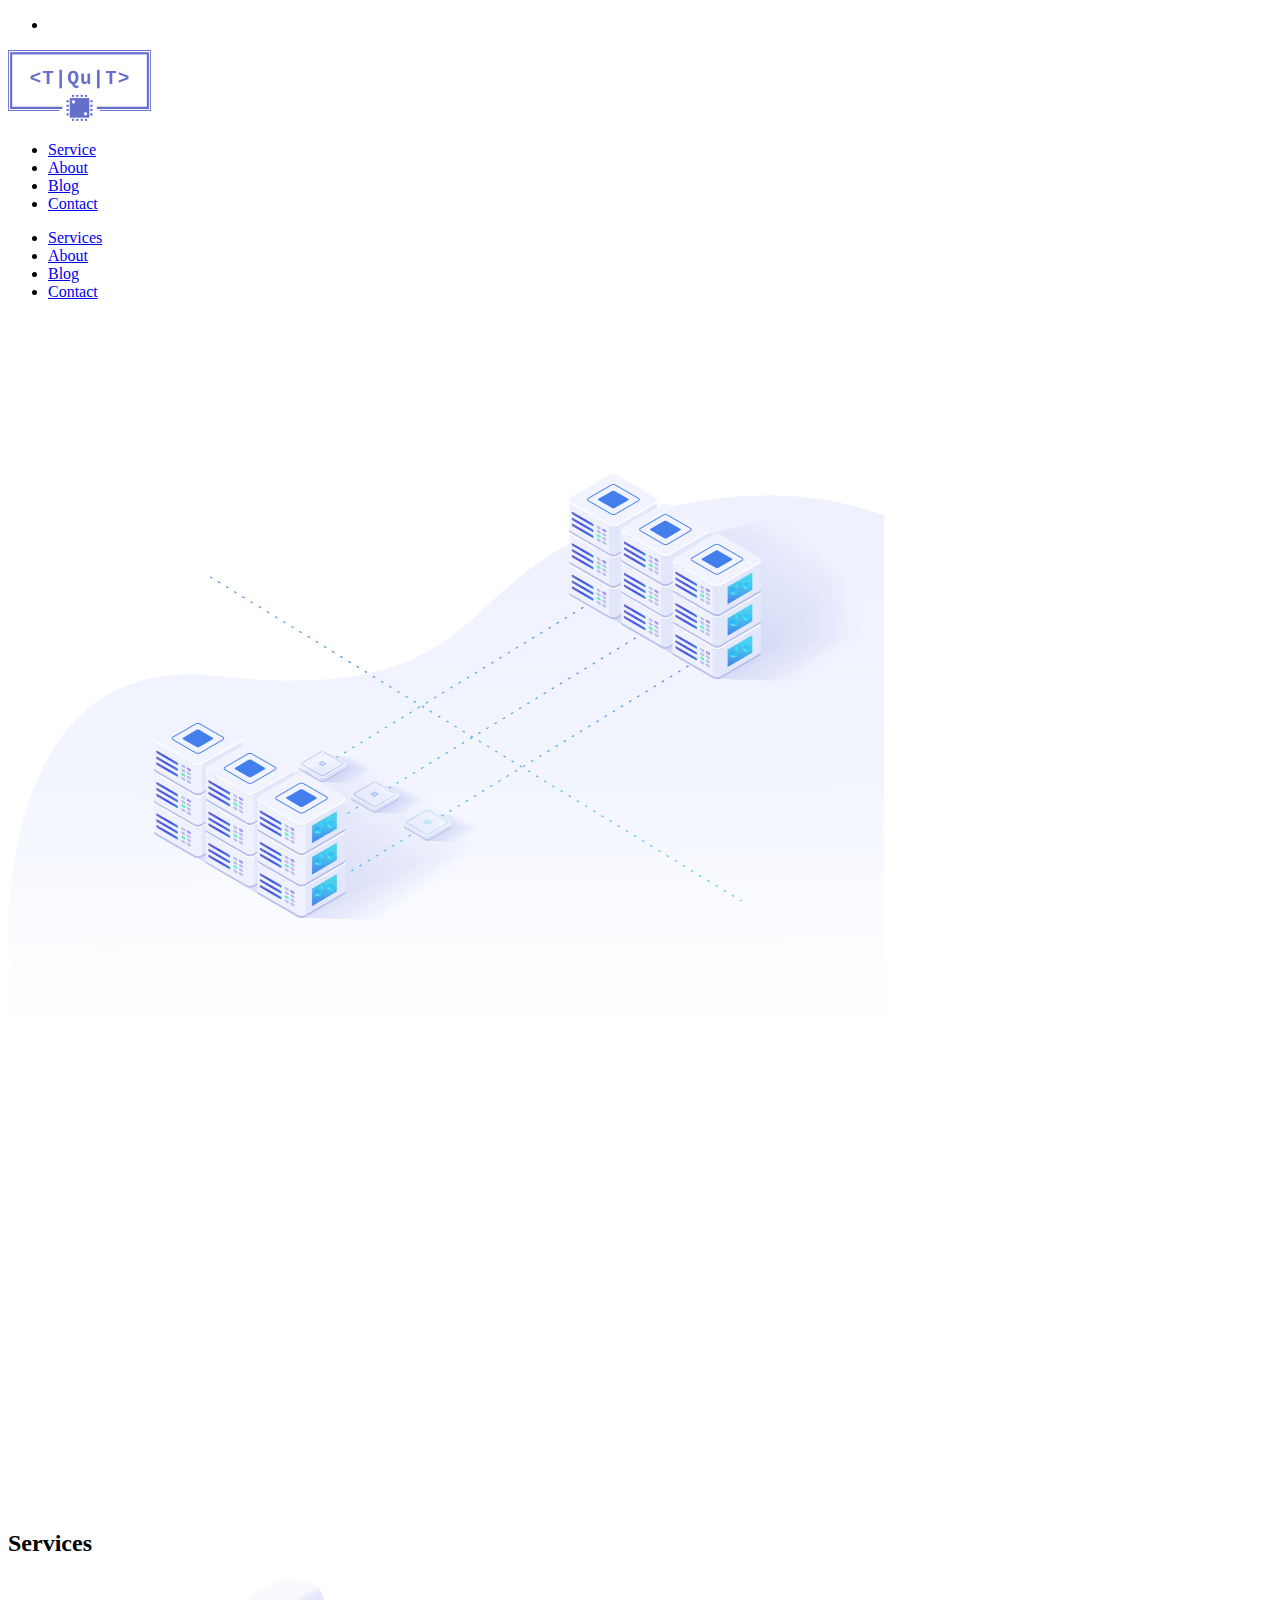
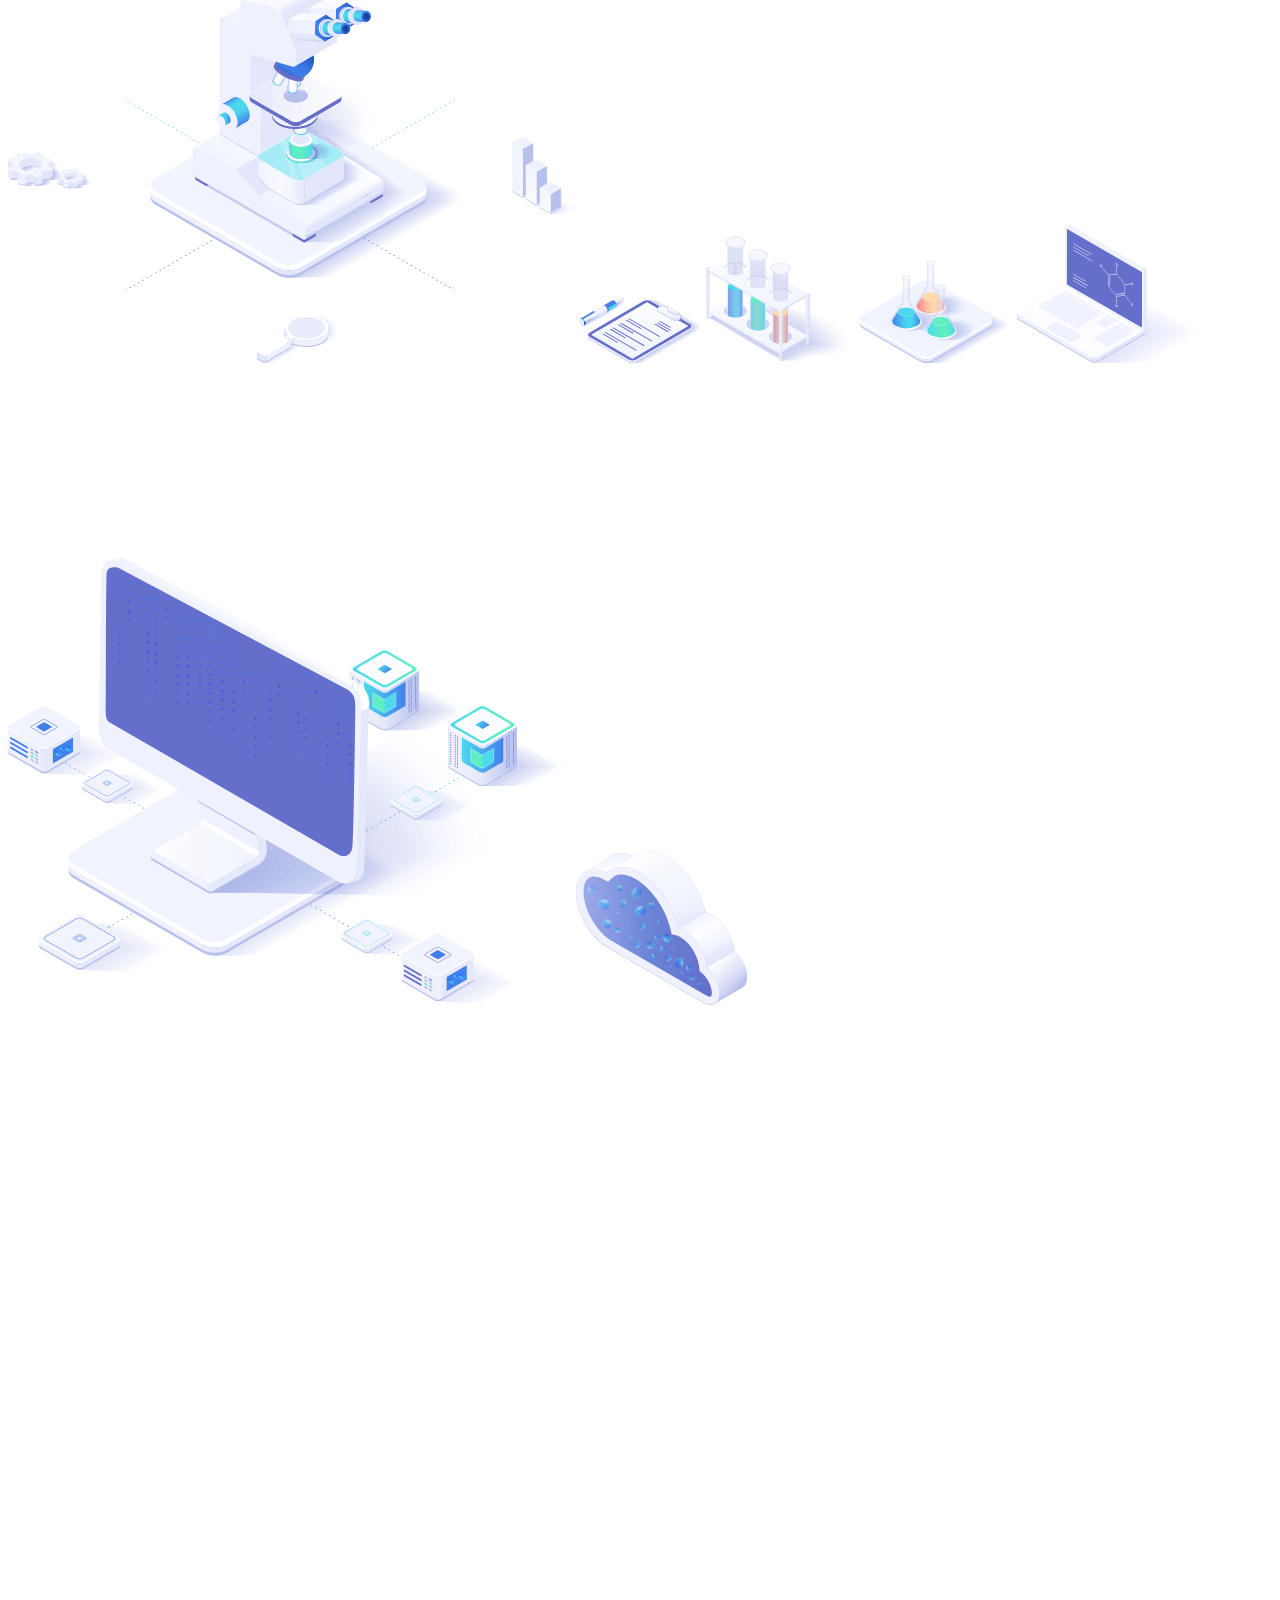
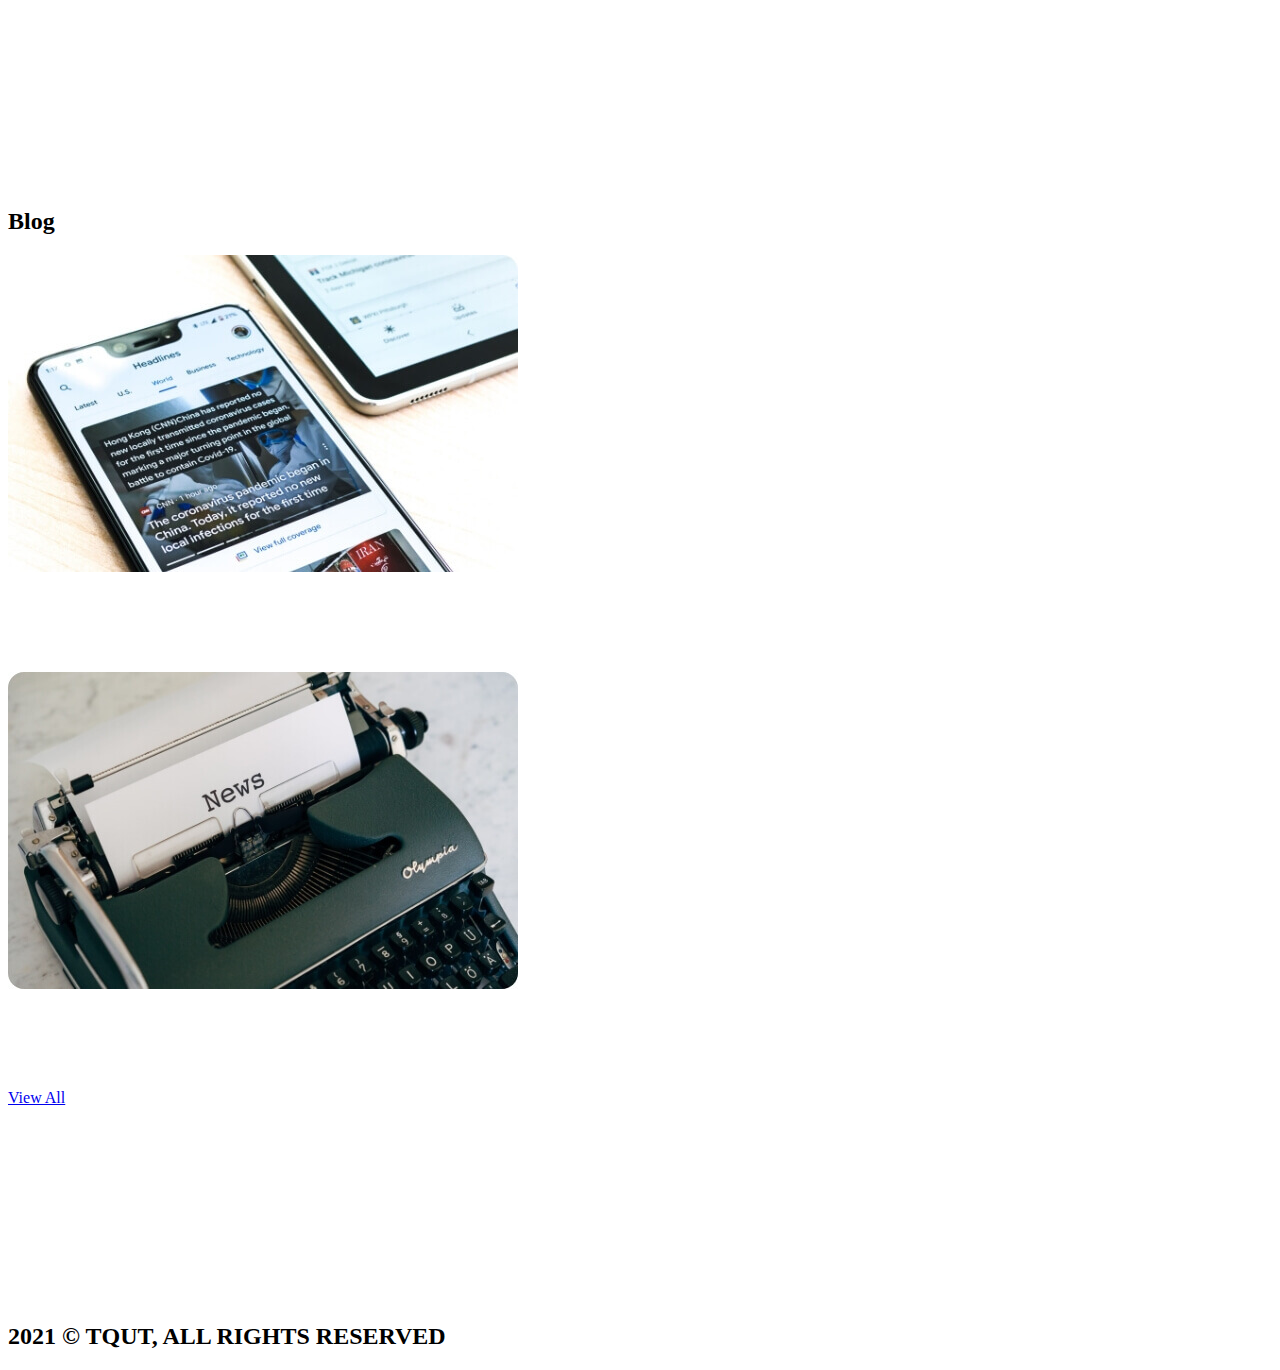
==== commit e62d6207: "worpress done" ====
--- a/index.html
+++ b/index.html
@@ -73,7 +73,7 @@
                             <a href="./about.html">About</a>
                         </li>
                         <li>
-                            <a href="./blogs.html">Blog</a>
+                            <a href="http://localhost/tqut/blog/blogs">Blog</a>
                         </li>
                         <li class="menuBtn">
                             <a href="contact.html" class="button line pur-line">Contact</a>
@@ -157,7 +157,7 @@
                                 Quantum Computing for Material simulation. Remove the bracket and say
                                 Our platform can be used in computational prediction of energy materials, computational
                                 drug discovery, discovery of alloys for automotive industry and for research and
-                                development work..
+                                development work.
                             </p>
                         </div>
                     </div>
@@ -167,7 +167,7 @@
                             <p class="comm_p grey_txt">
                                 We are building cloud-native materials discovery platform to design chemical structures,
                                 run high performance material simulations using HPC in cloud and quantum computing
-                                capabilities..
+                                capabilities.
                             </p>
                         </div>
                         <div class="w-768-100 w60 text-right">
@@ -214,7 +214,9 @@
                     <h2 class="comm_h2 blue_txt">Blog</h2>
                     <div class="f-row f-2 f-640-1">
                         <a class="f-col">
-                            <img src="./img/blog_1.jpg" alt="The Quantum State: latest news and views from client.">
+                            <div class="blog-wrap-image">
+                                <img src="./img/blog_1.jpg" alt="The Quantum State: latest news and views from client.">
+                            </div>
                             <h6 class="comm_h6 font_bold darkblue_txt" data-aos="fade-up">
                                 The Quantum State: latest news and views from client.
                             </h6>
@@ -224,7 +226,9 @@
                             </p>
                         </a>
                         <a class="f-col">
-                            <img src="./img/blog_2.jpg" alt="The Quantum State: latest news and views from client.">
+                            <div class="blog-wrap-image">
+                                <img src="./img/blog_2.jpg" alt="The Quantum State: latest news and views from client.">
+                            </div>
                             <h6 class="comm_h6 font_bold darkblue_txt" data-aos="fade-up">
                                 The Quantum State: latest news and views from client.
                             </h6>
@@ -235,7 +239,7 @@
                         </a>
                     </div>
                     <div class="text-center">
-                        <a href="javascript:void(0)" class="button">Read All</a>
+                        <a href="javascript:void(0)" class="button">View All</a>
                     </div>
                 </div>
             </section>
@@ -288,7 +292,7 @@
                         <a href="about.html">About</a>
                     </li>
                     <li>
-                        <a href="blogs.html">Blog</a>
+                        <a href="http://localhost/tqut/blog/">Blog</a>
                     </li>
                     <li>
                         <a href="contact.html">Contact</a>
@@ -306,7 +310,7 @@
 
     <script src="https://code.jquery.com/jquery-3.6.0.min.js"
         integrity="sha256-/xUj+3OJU5yExlq6GSYGSHk7tPXikynS7ogEvDej/m4=" crossorigin="anonymous">
-    </script>
+        </script>
     <script src="https://unpkg.com/aos@2.3.1/dist/aos.js"></script>
     <script src="https://cdnjs.cloudflare.com/ajax/libs/gsap/3.6.0/gsap.min.js"></script>
     <script src="js/common.js"></script>
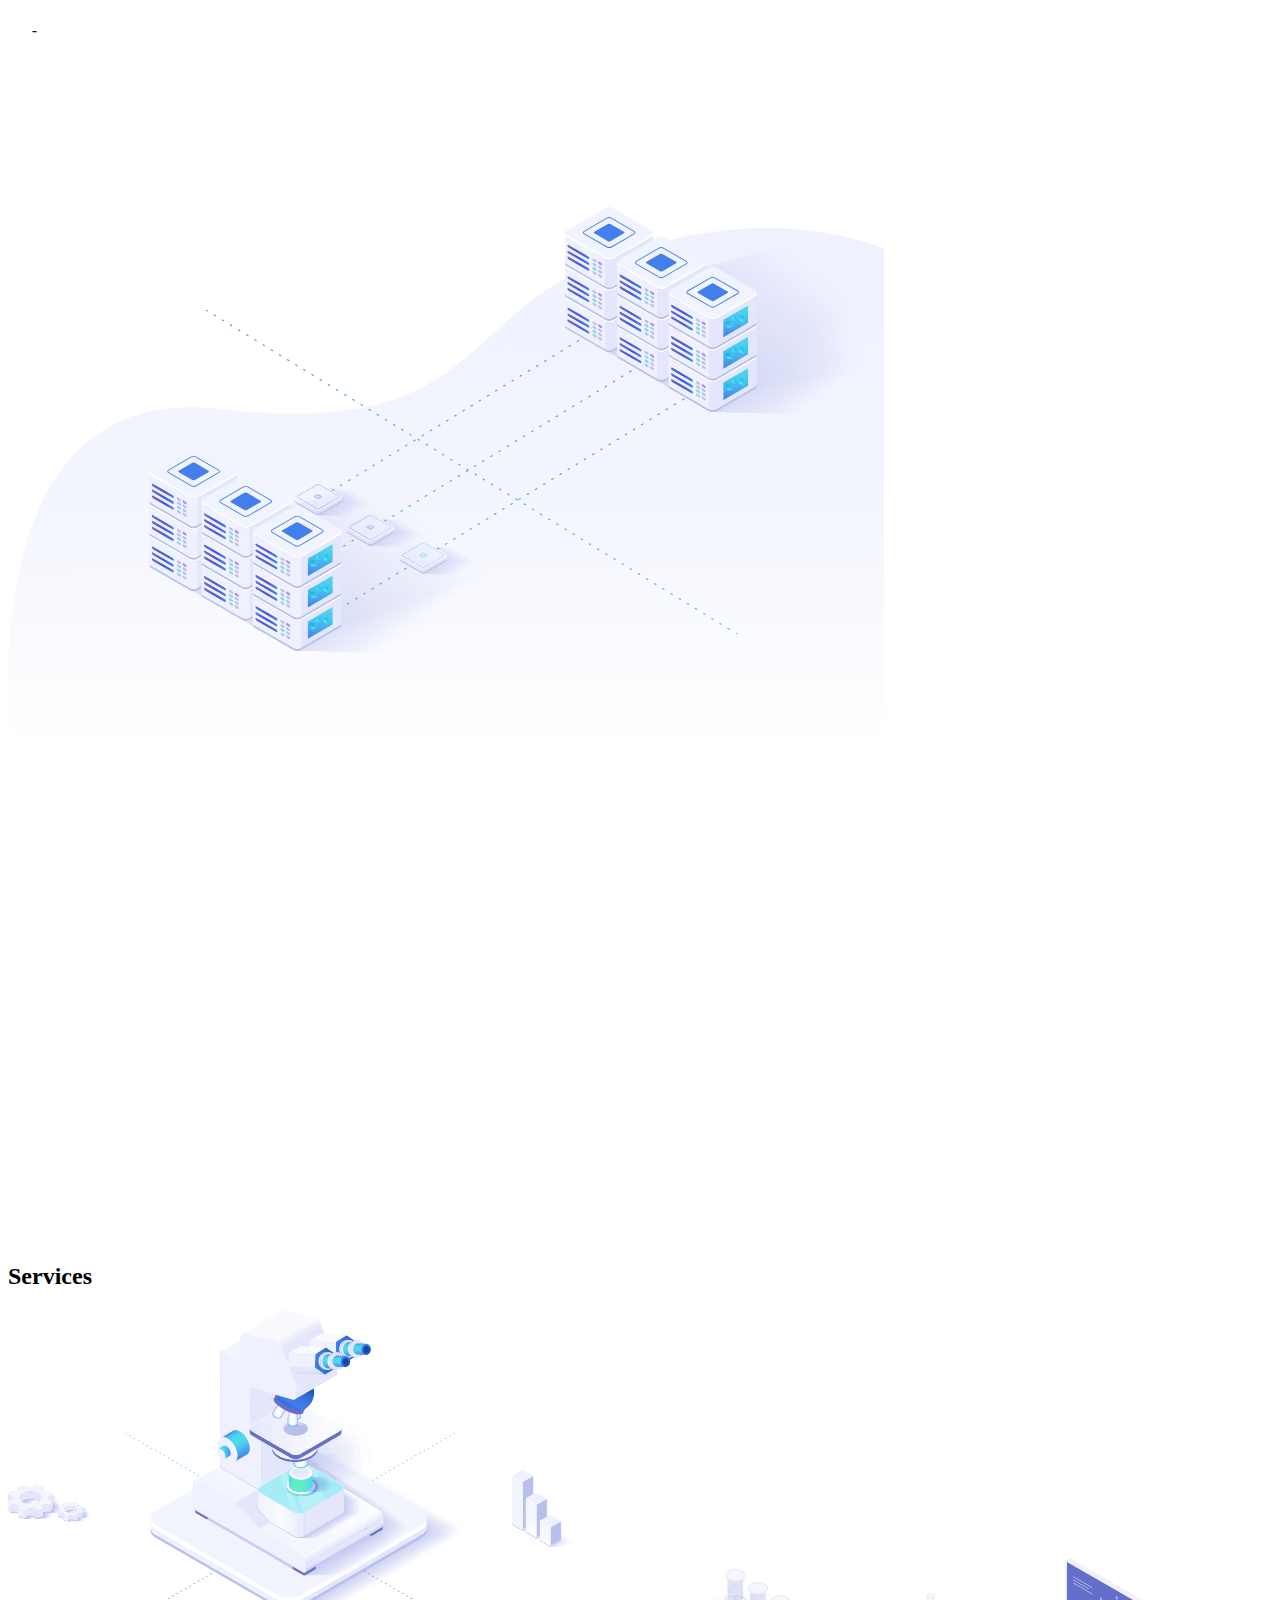
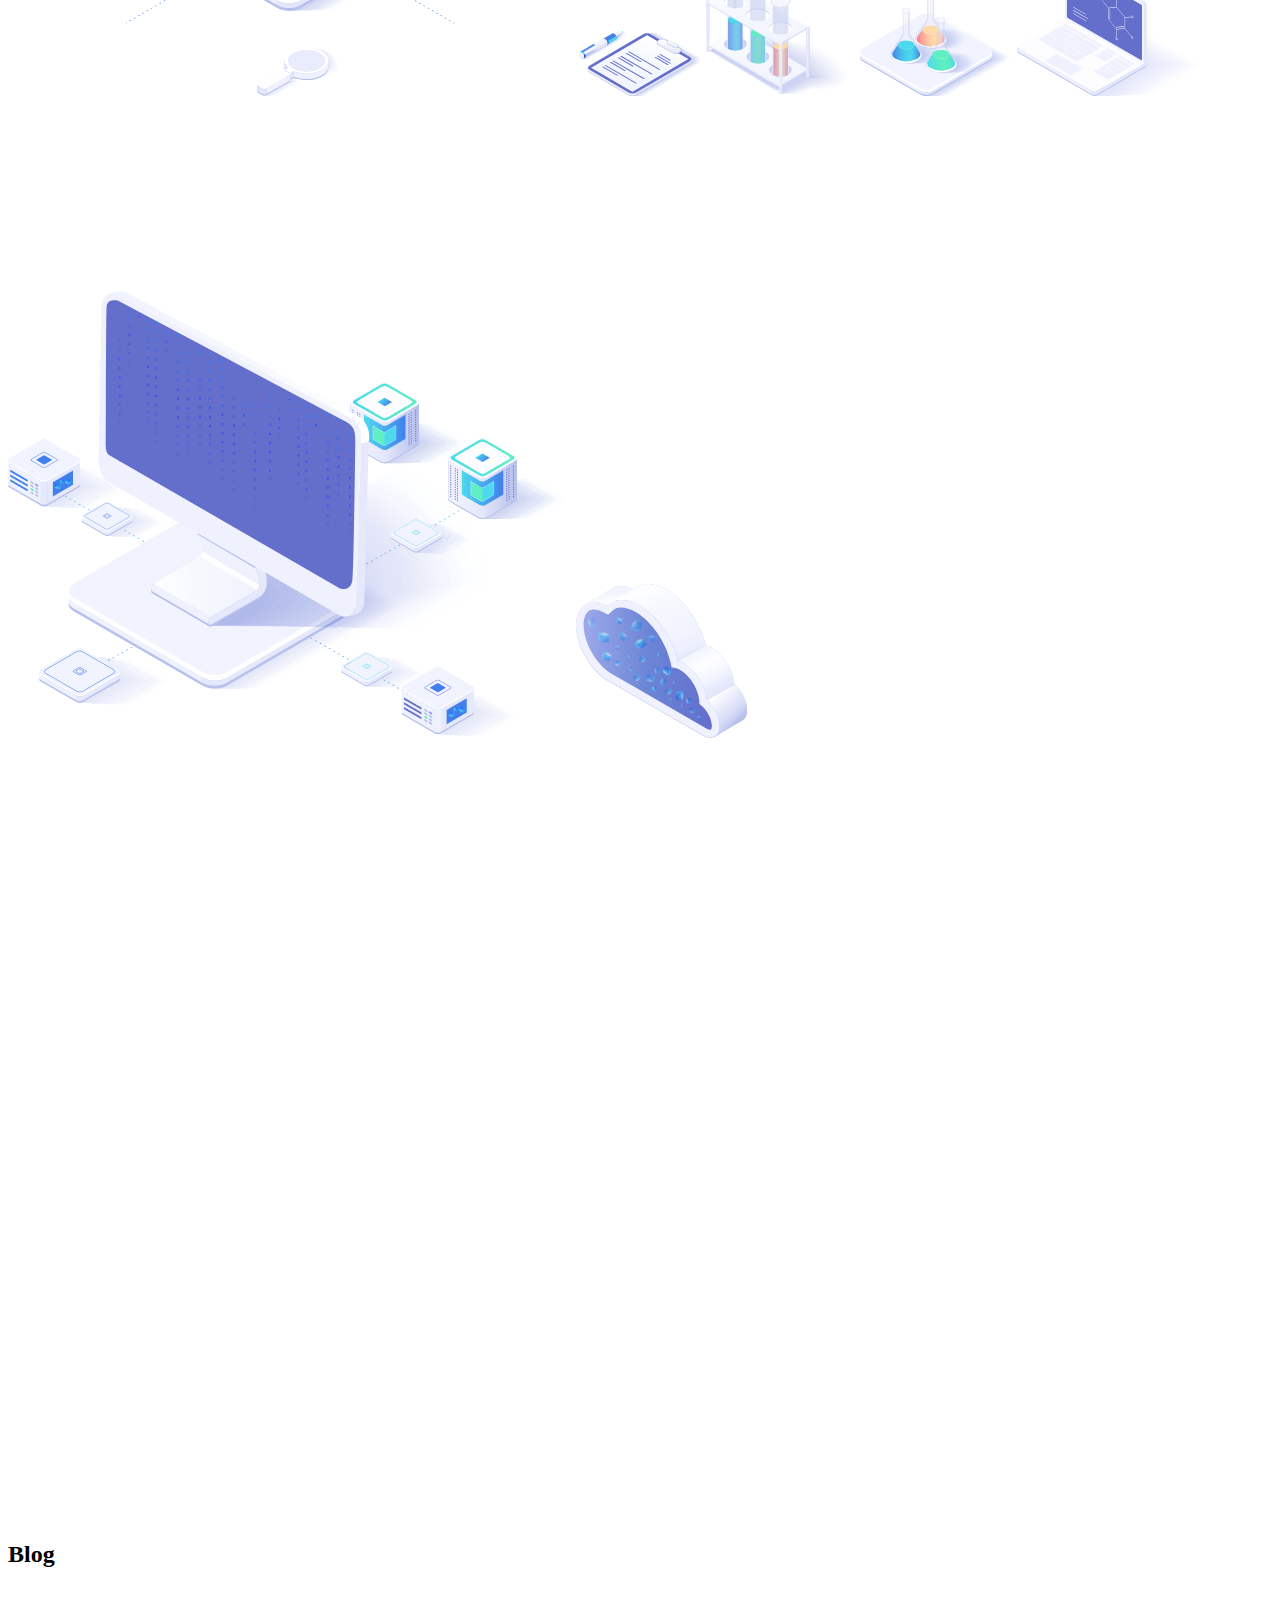
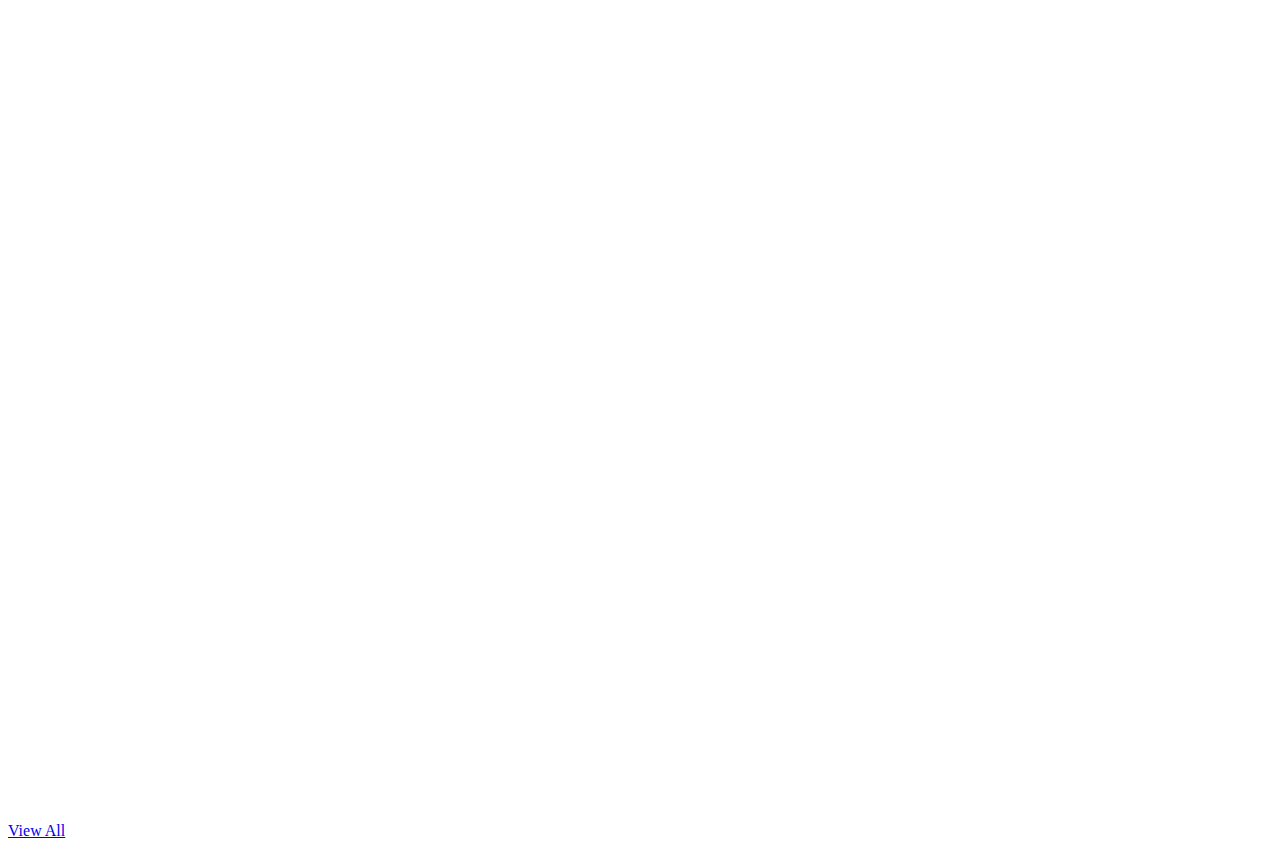
==== commit 05bc1913: "minor changes" ====
--- a/index.html
+++ b/index.html
@@ -9,8 +9,8 @@
     <meta http-equiv="cache-control" content="max-age=0" />
     <title>TQuT</title>
     <link rel="apple-touch-icon" sizes="120x120" href="apple-touch-icon.png">
-    <link rel="icon" type="image/png" sizes="32x32" href="favicon-32x32.png">
-    <link rel="icon" type="image/png" sizes="16x16" href="favicon-16x16.png">
+    <link rel="icon" type="image/ico" sizes="32x32" href="favicon.ico">
+    <link rel="icon" type="image/ico" sizes="16x16" href="favicon.ico">
     <link rel="manifest" href="site.webmanifest">
     <link rel="mask-icon" href="safari-pinned-tab.svg" color="#5bbad5">
     <meta name="msapplication-TileColor" content="#da532c">
@@ -60,43 +60,6 @@
 
         <!-- Header Starts -->
         <header id="header">
-            <div class="header">
-                <a href="index.html" class="logo-ct">
-                    <img src="./img/logo.png" alt="TQuT Logo">
-                </a>
-                <nav>
-                    <ul class="menu">
-                        <li>
-                            <a href="./services.html">Service</a>
-                        </li>
-                        <li>
-                            <a href="./about.html">About</a>
-                        </li>
-                        <li>
-                            <a href="http://localhost/tqut/blog/blogs">Blog</a>
-                        </li>
-                        <li class="menuBtn">
-                            <a href="contact.html" class="button line pur-line">Contact</a>
-                            <div class="menu2 side-menu">
-                                <span class="side-toggled-1 side-1"></span>
-                                <span class="side-toggled-2 side-2"></span>
-                            </div>
-                        </li>
-                    </ul>
-                </nav>
-
-                <!-- Side Menu -->
-                <div class="menuOverlay"></div>
-                <div class="mobile-menu">
-                    <ul class="header-rig">
-                        <li><a href="services.html">Services</a></li>
-                        <li><a href="about.html">About</a></li>
-                        <li><a href="blogs.html">Blog</a></li>
-                        <li><a href="contact.html">Contact</a></li>
-                    </ul>
-                </div>
-                <!-- Side Menu End -->
-            </div>
         </header>
         <!-- Header Ends -->
 
@@ -107,7 +70,6 @@
             <!-- Banner  START -->
             <section class="container comm-section pt0">
                 <div class="banner_section">
-
                     <div class="banner_txt " data-aos="fade-up">
                         <h1 class="comm_h1 blue_txt">Quantum Ready Applications</h1>
                         <h3 class="comm_h3 darkblue_txt">for enterprise deployment.</h3>
@@ -121,11 +83,8 @@
                     <div class="anim-wrap-home">
                         <div class="anim-wrap-home-inner">
                             <div class="img-animation">
-                                <img src="./img/home-back.png" alt="Banner Image" />
-                            </div>
-                            <!-- <div class="line-dot">
-                            <img src="./img/line.png" class="line-1" alt="">
-                        </div> -->
+                                <img src="./img/home-back-main-first.svg" alt="Banner Image" />
+                            </div>
                             <div class="box-1" data-aos="zoom-out"><img src="./img/home-anim-box.svg" alt=""></div>
                             <div class="box-2" data-aos="zoom-out"><img src="./img/home-anim-box.svg" alt=""></div>
                             <div class="cloud" data-aos="fade-up"><img src="./img/cloud-anim-home.svg" alt=""></div>
@@ -194,7 +153,7 @@
                         Product will be a web based point and click interface which will hide complexities of
                         computation from end users and let them work on material science projects.
                     </p>
-                    <a href="javascript:void(0)" class="button">Know More</a>
+                    <a href="about.html" class="button">Know More</a>
                     <div class="who-we-are-anim">
                         <img src="./img/about.svg" class="main-back" alt="About Our Company" />
                         <img src="./img/Group 3652.png" class="square1" alt="">
@@ -213,26 +172,26 @@
                 <div class="home_blog_section">
                     <h2 class="comm_h2 blue_txt">Blog</h2>
                     <div class="f-row f-2 f-640-1">
-                        <a class="f-col">
-                            <div class="blog-wrap-image">
+                        <a class="f-col" data-aos="fade-up">
+                            <div class="blog-wrap-image" >
                                 <img src="./img/blog_1.jpg" alt="The Quantum State: latest news and views from client.">
                             </div>
-                            <h6 class="comm_h6 font_bold darkblue_txt" data-aos="fade-up">
+                            <h6 class="comm_h6 font_bold darkblue_txt">
                                 The Quantum State: latest news and views from client.
                             </h6>
-                            <p class="comm_p " data-aos="fade-up">
+                            <p class="comm_p " >
                                 We will use Molecular Dynamics, Quantum Monte
                                 Carlo, Density functional Theory.
                             </p>
                         </a>
-                        <a class="f-col">
-                            <div class="blog-wrap-image">
+                        <a class="f-col" data-aos="fade-up">
+                            <div class="blog-wrap-image" >
                                 <img src="./img/blog_2.jpg" alt="The Quantum State: latest news and views from client.">
                             </div>
-                            <h6 class="comm_h6 font_bold darkblue_txt" data-aos="fade-up">
+                            <h6 class="comm_h6 font_bold darkblue_txt" >
                                 The Quantum State: latest news and views from client.
                             </h6>
-                            <p class="comm_p " data-aos="fade-up">
+                            <p class="comm_p ">
                                 We will use Molecular Dynamics, Quantum Monte
                                 Carlo, Density functional Theory.
                             </p>
@@ -248,60 +207,8 @@
         </main>
         <!-- Main Container Ends -->
 
+        <!-- footer-starts -->
         <footer id="footer">
-            <div class="footer">
-                <div class="foot-logo" data-aos="zoom-out">
-                    <img src="./img/logo.png" alt="">
-                </div>
-                <div class="social" data-aos="zoom-in">
-                    <a href="">
-                        <svg id="twitter" xmlns="http://www.w3.org/2000/svg" width="29.32" height="23.827"
-                            viewBox="0 0 29.32 23.827">
-                            <g id="Social_Twitter" data-name="Social/Twitter" transform="translate(0 0)">
-                                <path id="Shape"
-                                    d="M29.32,2.821a12.01,12.01,0,0,1-3.455.947A6.025,6.025,0,0,0,28.51.44,12.05,12.05,0,0,1,24.69,1.9,6.019,6.019,0,0,0,14.439,7.385,17.077,17.077,0,0,1,2.041,1.1,6.023,6.023,0,0,0,3.9,9.132a5.99,5.99,0,0,1-2.723-.753A6.02,6.02,0,0,0,6,14.353a6.029,6.029,0,0,1-2.717.1,6.02,6.02,0,0,0,5.62,4.177A12.1,12.1,0,0,1,0,21.125a17.029,17.029,0,0,0,9.221,2.7c11.168,0,17.478-9.432,17.1-17.892A12.247,12.247,0,0,0,29.32,2.821Z"
-                                    transform="translate(0 0)" fill="#646ecb" />
-                            </g>
-                        </svg>
-                    </a>
-                    <a href="">
-                        <svg xmlns="http://www.w3.org/2000/svg" width="29.32" height="29.32" viewBox="0 0 29.32 29.32">
-                            <g transform="translate(0 0)">
-                                <path
-                                    d="M19.49,29.32V18.728h3.948l.591-4.584H19.49V11.218c0-1.327.369-2.231,2.271-2.231h2.427v-4.1A32.446,32.446,0,0,0,20.651,4.7c-3.5,0-5.9,2.136-5.9,6.059v3.38H10.8v4.584h3.958V29.32H2.932A2.932,2.932,0,0,1,0,26.388V2.932A2.932,2.932,0,0,1,2.932,0H26.388A2.932,2.932,0,0,1,29.32,2.932V26.388a2.932,2.932,0,0,1-2.932,2.932Z"
-                                    transform="translate(0 0)" fill="#646ecb" />
-                            </g>
-                        </svg>
-                    </a>
-                    <a href="">
-                        <svg xmlns="http://www.w3.org/2000/svg" width="35.184" height="27.932"
-                            viewBox="0 0 35.184 27.932">
-                            <g transform="translate(0 0)">
-                                <path
-                                    d="M4.172,5.7a1.361,1.361,0,0,0-.444-1.149L.444.591V0h10.2l7.884,17.291L25.46,0h9.724V.591L32.375,3.284a.823.823,0,0,0-.312.789V23.861a.822.822,0,0,0,.312.787l2.743,2.693v.591H21.32v-.591l2.843-2.759c.279-.279.279-.361.279-.787V7.8l-7.9,20.067H15.474L6.274,7.8V21.25a1.856,1.856,0,0,0,.509,1.542l3.7,4.483v.592H0v-.592l3.7-4.483a1.787,1.787,0,0,0,.476-1.542V5.7Z"
-                                    fill="#646ecb" />
-                            </g>
-                        </svg>
-                    </a>
-                </div>
-                <ul class="sitemap" data-aos="zoom-in">
-                    <li>
-                        <a href="services.html">Service</a>
-                    </li>
-                    <li>
-                        <a href="about.html">About</a>
-                    </li>
-                    <li>
-                        <a href="http://localhost/tqut/blog/">Blog</a>
-                    </li>
-                    <li>
-                        <a href="contact.html">Contact</a>
-                    </li>
-                </ul>
-                <h2 class="copyright">
-                    2021 © TQUT, ALL RIGHTS RESERVED
-                </h2>
-            </div>
         </footer>
         <!-- Footer Ends -->
 
